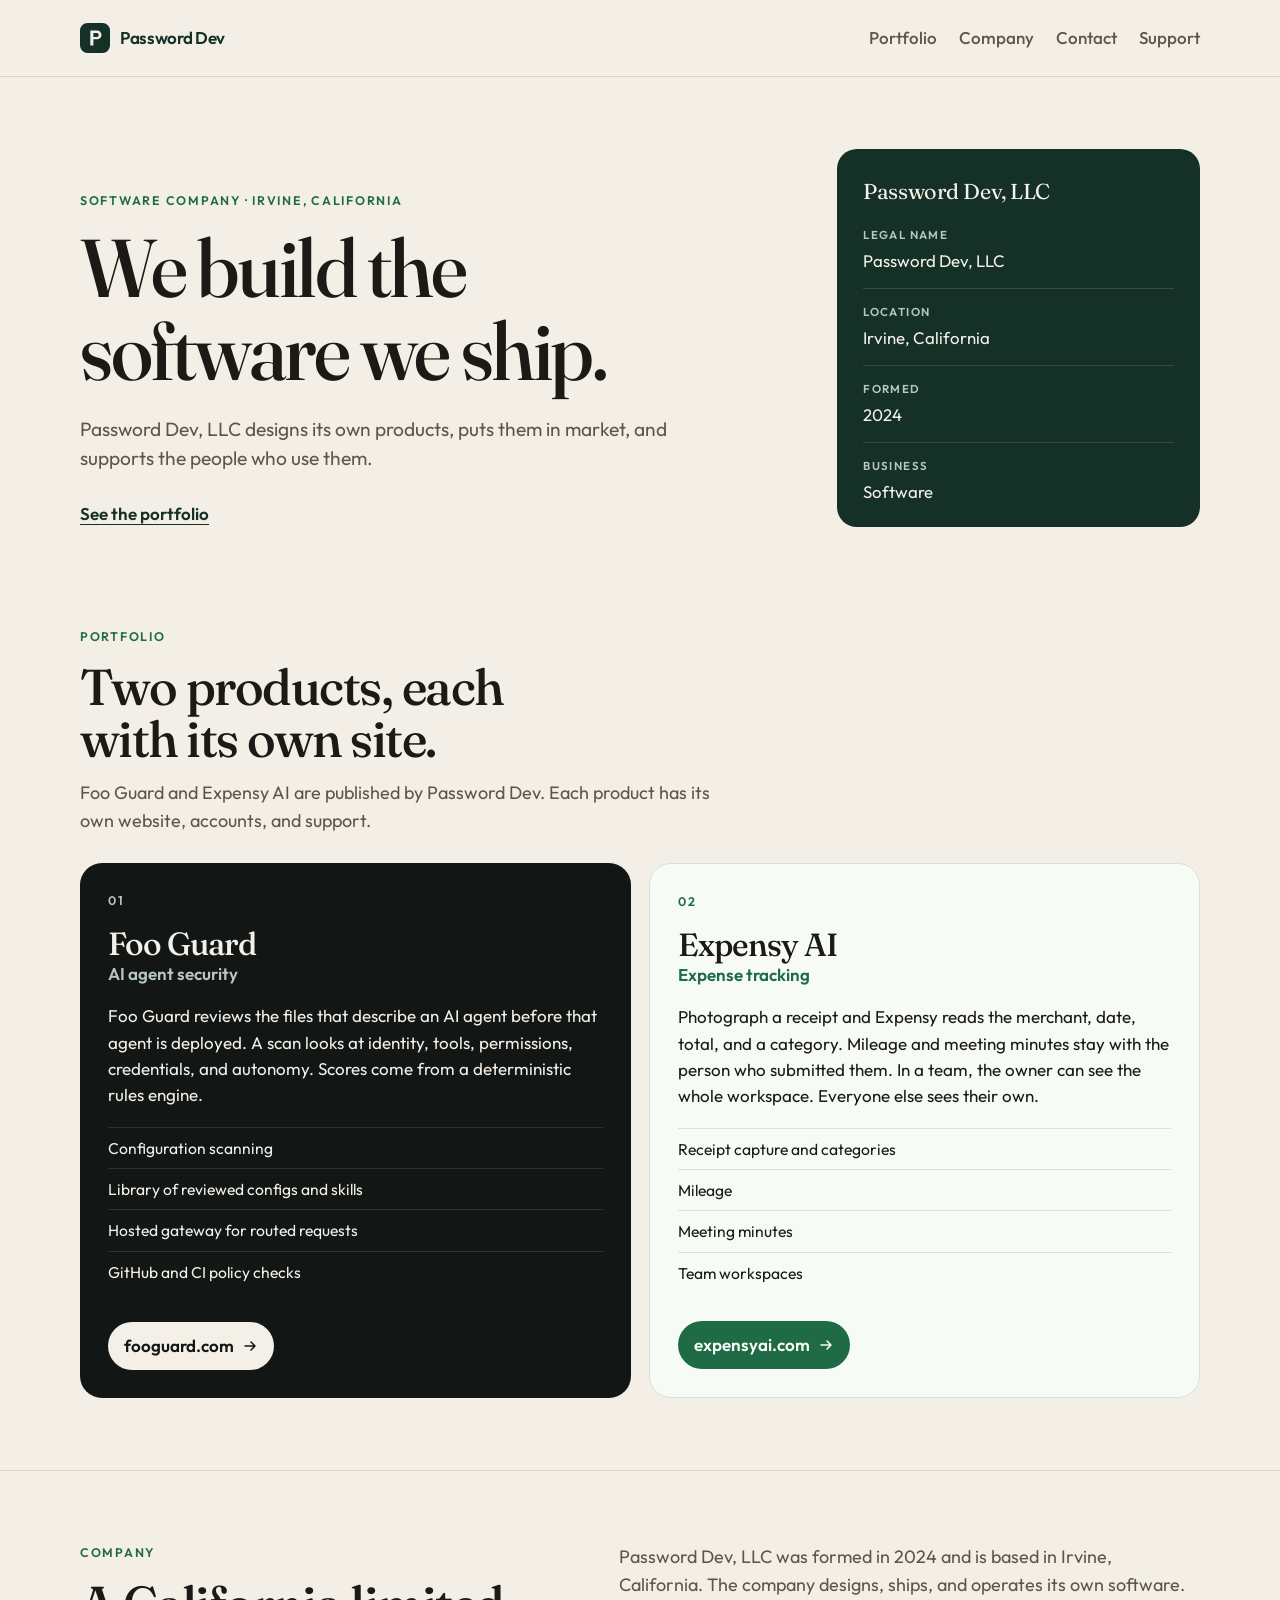
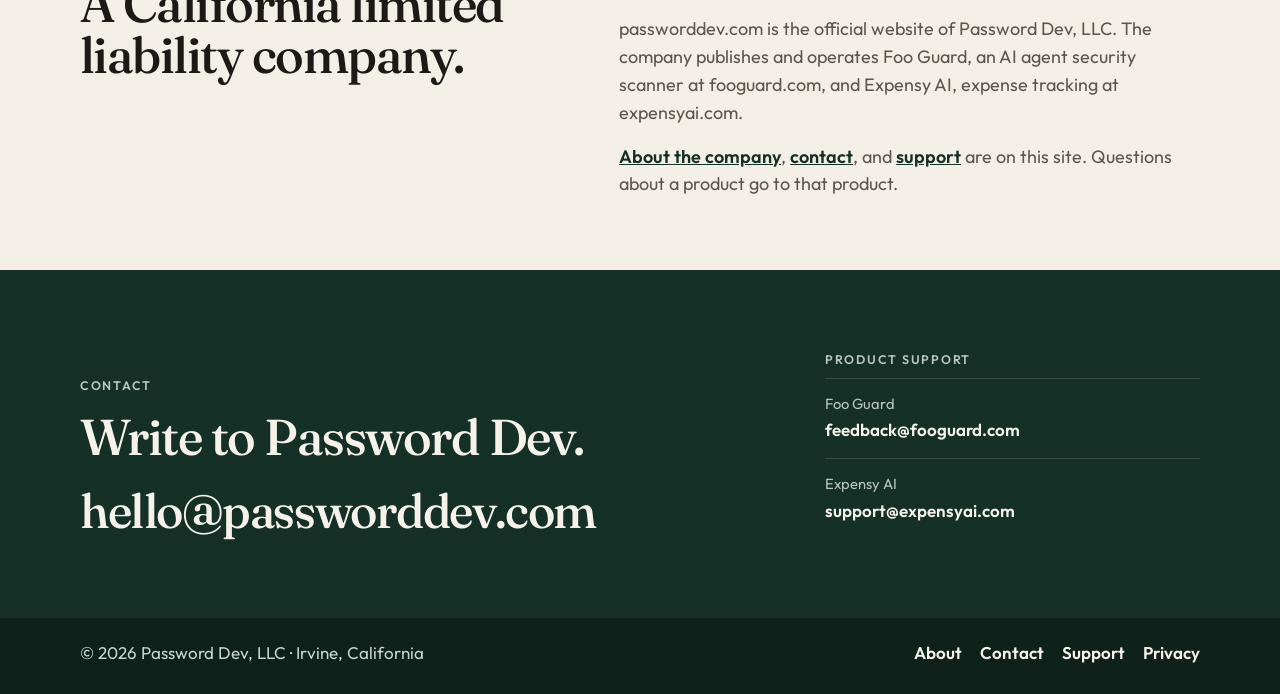
==== index.html @ 4e32e8a2 "List Irvine as the company location. The public site should show Irvine, California instead of Tusti" ====
<!DOCTYPE html>
<html lang="en">
  <head>
    <meta charset="utf-8" />
    <meta name="viewport" content="width=device-width, initial-scale=1" />
    <title>Password Dev, LLC — Software company</title>
    <meta
      name="description"
      content="Password Dev, LLC is a software company in Irvine, California. We build and operate Foo Guard and Expensy AI."
    />
    <link rel="canonical" href="https://passworddev.com/" />
    <meta name="theme-color" content="#143027" />
    <meta property="og:title" content="Password Dev, LLC" />
    <meta
      property="og:description"
      content="Password Dev, LLC is a software company in Irvine, California. Products include Foo Guard and Expensy AI."
    />
    <meta property="og:url" content="https://passworddev.com/" />
    <meta property="og:type" content="website" />
    <link rel="icon" href="favicon.svg" type="image/svg+xml" />
    <link rel="preconnect" href="https://fonts.googleapis.com" />
    <link rel="preconnect" href="https://fonts.gstatic.com" crossorigin />
    <link
      href="https://fonts.googleapis.com/css2?family=Fraunces:opsz,wght@9..144,500;9..144,600&family=Outfit:wght@400;500;600&display=swap"
      rel="stylesheet"
    />
    <link rel="stylesheet" href="styles.css" />
    <script type="application/ld+json">
      {
        "@context": "https://schema.org",
        "@type": "Organization",
        "name": "Password Dev, LLC",
        "alternateName": "Password Dev",
        "url": "https://passworddev.com/",
        "logo": "https://passworddev.com/favicon.svg",
        "email": "hello@passworddev.com",
        "foundingDate": "2024-01-05",
        "description": "Password Dev, LLC is a software company in Irvine, California. It builds and operates Foo Guard and Expensy AI.",
        "address": {
          "@type": "PostalAddress",
          "addressLocality": "Irvine",
          "addressRegion": "CA",
          "addressCountry": "US"
        },
        "brand": [
          {
            "@type": "Brand",
            "name": "Foo Guard",
            "url": "https://fooguard.com/"
          },
          {
            "@type": "Brand",
            "name": "Expensy AI",
            "url": "https://expensyai.com/"
          }
        ]
      }
    </script>
  </head>
  <body>
    <a class="skip" href="#content">Skip to content</a>
    <header class="site-header">
      <div class="wrap header-inner">
        <a class="brand" href="index.html">
          <svg class="mark" viewBox="0 0 32 32" aria-hidden="true">
            <rect width="32" height="32" rx="8" fill="currentColor" />
            <path
              fill="#f3efe6"
              fill-rule="evenodd"
              d="M11 8H18.2A4.7 4.7 0 0 1 18.2 17.4H14.3V24H11ZM14.3 10.7H17.9A2.1 2.1 0 0 1 17.9 14.9H14.3Z"
            />
          </svg>
          <span>Password Dev</span>
        </a>
        <nav class="nav" aria-label="Primary">
          <a href="index.html#products">Portfolio</a>
          <a href="about.html">Company</a>
          <a href="contact.html">Contact</a>
          <a href="support.html">Support</a>
        </nav>
      </div>
    </header>

    <main id="content">
      <section class="hero">
        <div class="wrap hero-grid">
          <div>
            <p class="kicker">Software company · Irvine, California</p>
            <h1>We build the software we ship.</h1>
            <p class="lede">
              Password Dev, LLC designs its own products, puts them in market,
              and supports the people who use them.
            </p>
            <a class="text-link" href="#products">See the portfolio</a>
          </div>
          <aside class="identity" aria-label="Company details">
            <p class="identity-label">Password Dev, LLC</p>
            <dl>
              <div>
                <dt>Legal name</dt>
                <dd>Password Dev, LLC</dd>
              </div>
              <div>
                <dt>Location</dt>
                <dd>Irvine, California</dd>
              </div>
              <div>
                <dt>Formed</dt>
                <dd>2024</dd>
              </div>
              <div>
                <dt>Business</dt>
                <dd>Software</dd>
              </div>
            </dl>
          </aside>
        </div>
      </section>

      <section id="products" class="band">
        <div class="wrap">
          <div class="section-intro">
            <p class="kicker">Portfolio</p>
            <h2>Two products, each with its own site.</h2>
            <p class="section-copy">
              Foo Guard and Expensy AI are published by Password Dev. Each
              product has its own website, accounts, and support.
            </p>
          </div>
          <div class="products">
            <article class="product product-foo">
              <p class="product-index">01</p>
              <h3>Foo Guard</h3>
              <p class="product-kind">AI agent security</p>
              <p>
                Foo Guard reviews the files that describe an AI agent before
                that agent is deployed. A scan looks at identity, tools,
                permissions, credentials, and autonomy. Scores come from a
                deterministic rules engine.
              </p>
              <ul>
                <li>Configuration scanning</li>
                <li>Library of reviewed configs and skills</li>
                <li>Hosted gateway for routed requests</li>
                <li>GitHub and CI policy checks</li>
              </ul>
              <a
                class="product-link"
                href="https://fooguard.com"
                target="_blank"
                rel="noopener noreferrer"
              >
                fooguard.com
                <span class="sr-only">(opens in a new tab)</span>
                <svg viewBox="0 0 16 16" aria-hidden="true">
                  <path
                    d="M3 8h10M9 4l4 4-4 4"
                    fill="none"
                    stroke="currentColor"
                    stroke-width="1.5"
                    stroke-linecap="round"
                    stroke-linejoin="round"
                  />
                </svg>
              </a>
            </article>

            <article class="product product-expensy">
              <p class="product-index">02</p>
              <h3>Expensy AI</h3>
              <p class="product-kind">Expense tracking</p>
              <p>
                Photograph a receipt and Expensy reads the merchant, date,
                total, and a category. Mileage and meeting minutes stay with
                the person who submitted them. In a team, the owner can see
                the whole workspace. Everyone else sees their own.
              </p>
              <ul>
                <li>Receipt capture and categories</li>
                <li>Mileage</li>
                <li>Meeting minutes</li>
                <li>Team workspaces</li>
              </ul>
              <a
                class="product-link"
                href="https://expensyai.com"
                target="_blank"
                rel="noopener noreferrer"
              >
                expensyai.com
                <span class="sr-only">(opens in a new tab)</span>
                <svg viewBox="0 0 16 16" aria-hidden="true">
                  <path
                    d="M3 8h10M9 4l4 4-4 4"
                    fill="none"
                    stroke="currentColor"
                    stroke-width="1.5"
                    stroke-linecap="round"
                    stroke-linejoin="round"
                  />
                </svg>
              </a>
            </article>
          </div>
        </div>
      </section>

      <section id="company" class="band company">
        <div class="wrap company-grid">
          <div>
            <p class="kicker">Company</p>
            <h2>A California limited liability company.</h2>
          </div>
          <div class="prose">
            <p>
              Password Dev, LLC was formed in 2024 and is based in Irvine,
              California. The company designs, ships, and operates its own
              software.
            </p>
            <p>
              passworddev.com is the official website of Password Dev, LLC.
              The company publishes and operates Foo Guard, an AI agent
              security scanner at fooguard.com, and Expensy AI, expense
              tracking at expensyai.com.
            </p>
            <p>
              <a href="about.html">About the company</a>,
              <a href="contact.html">contact</a>, and
              <a href="support.html">support</a> are on this site. Questions
              about a product go to that product.
            </p>
          </div>
        </div>
      </section>

      <section id="contact" class="contact-band">
        <div class="wrap contact-grid">
          <div>
            <p class="kicker kicker-light">Contact</p>
            <h2>Write to Password Dev.</h2>
            <a class="contact-email" href="mailto:hello@passworddev.com"
              >hello@passworddev.com</a
            >
          </div>
          <div>
            <p class="contact-note">Product support</p>
            <ul class="support-list">
              <li>
                <span>Foo Guard</span>
                <a href="mailto:feedback@fooguard.com">feedback@fooguard.com</a>
              </li>
              <li>
                <span>Expensy AI</span>
                <a href="mailto:support@expensyai.com">support@expensyai.com</a>
              </li>
            </ul>
          </div>
        </div>
      </section>
    </main>

    <footer class="site-footer">
      <div class="wrap footer-inner">
        <p>© 2026 Password Dev, LLC · Irvine, California</p>
        <nav class="footer-links" aria-label="Footer">
          <a href="about.html">About</a>
          <a href="contact.html">Contact</a>
          <a href="support.html">Support</a>
          <a href="privacy.html">Privacy</a>
        </nav>
      </div>
    </footer>
  </body>
</html>
---- styles.css ----
:root {
  --bg: #f3efe6;
  --ink: #1c1916;
  --muted: #5c564e;
  --line: #ddd6c8;
  --paper: #faf7f1;
  --forest: #143027;
  --forest-deep: #0e221b;
  --moss: #1f6b45;
  --serif: "Fraunces", "Iowan Old Style", Palatino, Georgia, serif;
  --sans: "Outfit", "Avenir Next", "Segoe UI", sans-serif;
  --wrap: min(1120px, calc(100% - 40px));
}

*,
*::before,
*::after {
  box-sizing: border-box;
}

html {
  scroll-behavior: smooth;
}

body {
  margin: 0;
  min-height: 100vh;
  display: flex;
  flex-direction: column;
  background: var(--bg);
  color: var(--ink);
  font-family: var(--sans);
  font-size: 1.0625rem;
  line-height: 1.55;
  text-rendering: optimizeLegibility;
  -webkit-font-smoothing: antialiased;
}

main {
  flex: 1 0 auto;
}

::selection {
  background: #c9ddd2;
  color: #10241c;
}

:focus-visible {
  outline: 2px solid var(--moss);
  outline-offset: 3px;
}

.skip {
  position: absolute;
  left: 16px;
  top: -48px;
  background: var(--paper);
  color: var(--ink);
  padding: 8px 12px;
  border-radius: 8px;
  z-index: 10;
}

.skip:focus {
  top: 12px;
}

.sr-only {
  position: absolute;
  width: 1px;
  height: 1px;
  padding: 0;
  margin: -1px;
  overflow: hidden;
  clip: rect(0, 0, 0, 0);
  white-space: nowrap;
  border: 0;
}

.wrap {
  width: var(--wrap);
  margin-inline: auto;
}

a {
  color: inherit;
}

.site-header {
  border-bottom: 1px solid var(--line);
}

.header-inner {
  display: flex;
  flex-wrap: wrap;
  align-items: center;
  justify-content: space-between;
  gap: 12px 28px;
  min-height: 76px;
  padding: 16px 0;
}

.brand {
  display: inline-flex;
  align-items: center;
  gap: 10px;
  color: var(--forest);
  font-weight: 600;
  letter-spacing: -0.02em;
  text-decoration: none;
}

.mark {
  width: 30px;
  height: 30px;
  display: block;
  flex: none;
}

.nav {
  display: flex;
  flex-wrap: wrap;
  gap: 8px 22px;
}

.nav a {
  color: var(--muted);
  text-decoration: none;
  font-weight: 500;
}

.nav a:hover {
  color: var(--ink);
}

.hero {
  padding: 72px 0 28px;
}

.hero-grid {
  display: grid;
  grid-template-columns: minmax(0, 1.45fr) minmax(260px, 0.75fr);
  gap: 48px 56px;
  align-items: end;
}

.kicker {
  margin: 0 0 16px;
  color: var(--moss);
  font-size: 0.78rem;
  font-weight: 600;
  letter-spacing: 0.14em;
  text-transform: uppercase;
}

h1,
h2,
h3 {
  font-family: var(--serif);
  font-weight: 500;
  letter-spacing: -0.03em;
  line-height: 1.02;
}

h1 {
  margin: 0;
  font-size: clamp(3.1rem, 6.4vw, 5.6rem);
  max-width: 11ch;
}

h2 {
  margin: 0;
  font-size: clamp(2.1rem, 4vw, 3.15rem);
  max-width: 16ch;
}

h3 {
  margin: 0;
  font-size: 2rem;
}

.lede {
  max-width: 38rem;
  margin: 22px 0 0;
  color: var(--muted);
  font-size: 1.2rem;
  line-height: 1.5;
}

.text-link {
  display: inline-flex;
  margin-top: 28px;
  color: var(--forest);
  font-weight: 600;
  text-underline-offset: 4px;
}

.identity {
  background: var(--forest);
  color: #f6f2e9;
  border-radius: 20px;
  padding: 26px 26px 8px;
}

.identity-label {
  margin: 0 0 18px;
  font-family: var(--serif);
  font-size: 1.35rem;
  letter-spacing: -0.02em;
}

.identity dl {
  margin: 0;
}

.identity div + div {
  border-top: 1px solid rgba(246, 242, 233, 0.14);
}

.identity dt {
  margin-top: 14px;
  color: #b7c7be;
  font-size: 0.72rem;
  font-weight: 600;
  letter-spacing: 0.12em;
  text-transform: uppercase;
}

.identity dd {
  margin: 4px 0 14px;
  font-size: 1.05rem;
}

.band {
  padding: 72px 0;
}

.section-intro {
  max-width: 40rem;
  margin-bottom: 28px;
}

.section-copy {
  margin: 14px 0 0;
  color: var(--muted);
  font-size: 1.125rem;
}

.products {
  display: grid;
  grid-template-columns: 1fr 1fr;
  gap: 18px;
}

.product {
  display: flex;
  flex-direction: column;
  min-height: 100%;
  margin: 0;
  padding: 28px;
  border-radius: 22px;
}

.product p {
  margin: 0;
}

.product-index {
  font-size: 0.78rem;
  font-weight: 600;
  letter-spacing: 0.14em;
}

.product h3 {
  margin-top: 18px;
}

.product-kind {
  margin-top: 8px;
  font-weight: 600;
}

.product > p:nth-of-type(3) {
  margin-top: 16px;
}

.product ul {
  margin: 18px 0 28px;
  padding: 0;
  list-style: none;
}

.product li {
  padding: 8px 0;
  border-top: 1px solid transparent;
  font-size: 0.98rem;
}

.product-link {
  display: inline-flex;
  align-items: center;
  gap: 8px;
  width: fit-content;
  margin-top: auto;
  padding: 11px 16px;
  border-radius: 999px;
  font-weight: 600;
  text-decoration: none;
}

.product-link svg {
  width: 16px;
  height: 16px;
}

.product-foo {
  background: #121614;
  color: #f4f0e7;
}

.product-foo .product-index,
.product-foo .product-kind {
  color: #b7c7be;
}

.product-foo li {
  border-top-color: rgba(244, 240, 231, 0.12);
}

.product-foo .product-link {
  background: #f4f0e7;
  color: #121614;
}

.product-foo .product-link:hover {
  background: #ffffff;
}

.product-expensy {
  background: #f7fbf6;
  color: var(--ink);
  border: 1px solid #d5e4d8;
}

.product-expensy .product-index,
.product-expensy .product-kind {
  color: var(--moss);
}

.product-expensy li {
  border-top-color: #d5e4d8;
}

.product-expensy .product-link {
  background: var(--moss);
  color: #f7fbf6;
}

.product-expensy .product-link:hover {
  background: #185638;
}

.company {
  border-top: 1px solid var(--line);
}

.company-grid {
  display: grid;
  grid-template-columns: minmax(0, 0.9fr) minmax(0, 1.1fr);
  gap: 36px 64px;
  align-items: start;
}

.prose h2 {
  margin: 36px 0 12px;
  max-width: none;
  font-size: clamp(1.8rem, 3vw, 2.4rem);
}

.prose p {
  margin: 0 0 16px;
  color: var(--muted);
  font-size: 1.125rem;
}

.prose p:last-child {
  margin-bottom: 0;
}

.prose a {
  color: var(--forest);
  font-weight: 600;
}

.contact-band {
  background: var(--forest);
  color: #f6f2e9;
  padding: 80px 0;
}

.contact-band :focus-visible {
  outline-color: #f6f2e9;
}

.kicker-light {
  color: #b7c7be;
}

.contact-grid {
  display: grid;
  grid-template-columns: minmax(0, 1.3fr) minmax(240px, 0.7fr);
  gap: 36px 48px;
  align-items: end;
}

.contact-band h2 {
  max-width: none;
}

.contact-email {
  display: inline-block;
  margin-top: 22px;
  color: #f6f2e9;
  font-family: var(--serif);
  font-size: clamp(1.7rem, 4vw, 3rem);
  font-weight: 500;
  letter-spacing: -0.03em;
  line-height: 1.1;
  text-decoration: none;
  overflow-wrap: anywhere;
}

.contact-email:hover {
  text-decoration: underline;
  text-underline-offset: 6px;
}

.contact-note {
  margin: 0 0 8px;
  color: #b7c7be;
  font-size: 0.78rem;
  font-weight: 600;
  letter-spacing: 0.14em;
  text-transform: uppercase;
}

.support-list {
  margin: 0;
  padding: 0;
  list-style: none;
}

.support-list li {
  display: flex;
  flex-direction: column;
  gap: 2px;
  padding: 14px 0;
  border-top: 1px solid rgba(246, 242, 233, 0.14);
}

.support-list span {
  color: #b7c7be;
  font-size: 0.92rem;
}

.support-list a {
  color: #f6f2e9;
  font-weight: 600;
  text-decoration: none;
}

.support-list a:hover {
  text-decoration: underline;
  text-underline-offset: 3px;
}

.site-footer {
  background: var(--forest-deep);
  color: #c9d5ce;
  padding: 22px 0 28px;
}

.footer-inner {
  display: flex;
  flex-wrap: wrap;
  justify-content: space-between;
  gap: 8px 20px;
}

.footer-links {
  display: flex;
  flex-wrap: wrap;
  gap: 8px 18px;
}

.site-footer p {
  margin: 0;
}

.site-footer a {
  color: #f6f2e9;
  font-weight: 600;
  text-decoration: none;
}

.site-footer a:hover {
  text-decoration: underline;
  text-underline-offset: 3px;
}

.page {
  padding: 72px 0 96px;
}

.prose-page {
  max-width: 42rem;
}

.prose-page h1 {
  max-width: none;
  font-size: clamp(3rem, 6vw, 4.6rem);
}

.updated {
  margin: 18px 0 28px;
  color: var(--muted);
}

.facts {
  margin: 8px 0 32px;
  padding: 0;
}

.facts div {
  display: grid;
  grid-template-columns: 8.5rem minmax(0, 1fr);
  gap: 12px 20px;
  padding: 14px 0;
  border-top: 1px solid var(--line);
}

.facts dt {
  margin: 0;
  color: var(--muted);
  font-size: 0.75rem;
  font-weight: 600;
  letter-spacing: 0.1em;
  text-transform: uppercase;
}

.facts dd {
  margin: 0;
}

.page-links {
  display: flex;
  flex-wrap: wrap;
  gap: 10px 18px;
  margin-top: 28px;
}

@media (max-width: 520px) {
  .facts div {
    grid-template-columns: 1fr;
    gap: 4px;
  }
}

#products,
#company,
#contact {
  scroll-margin-top: 20px;
}

@media (max-width: 860px) {
  .nav {
    gap: 14px;
    font-size: 0.95rem;
  }

  .hero {
    padding-top: 48px;
  }

  .hero-grid,
  .products,
  .company-grid,
  .contact-grid {
    grid-template-columns: 1fr;
  }

  h1 {
    max-width: none;
  }

  .band {
    padding: 56px 0;
  }

  .contact-band {
    padding: 64px 0;
  }
}

@media (max-width: 520px) {
  :root {
    --wrap: min(1120px, calc(100% - 32px));
  }

  .product {
    padding: 22px;
  }
}

@media (prefers-reduced-motion: reduce) {
  html {
    scroll-behavior: auto;
  }
}
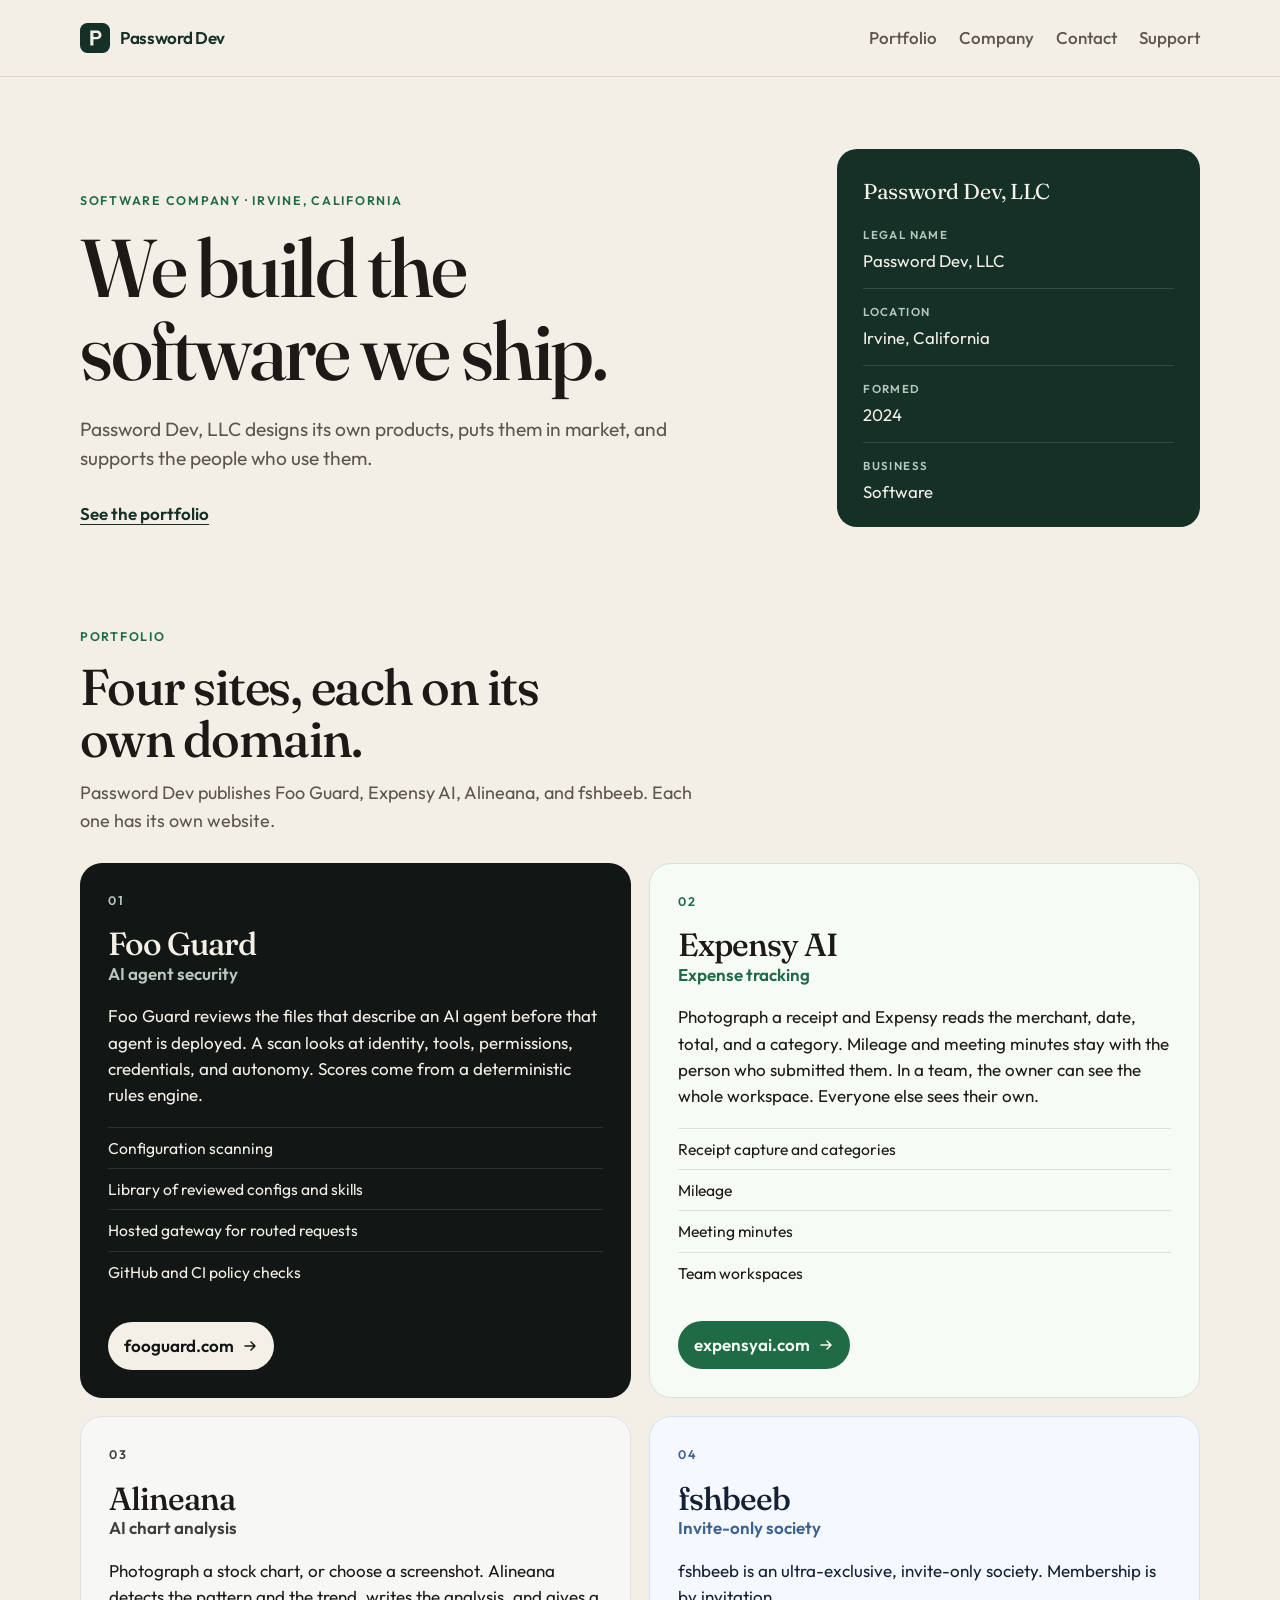
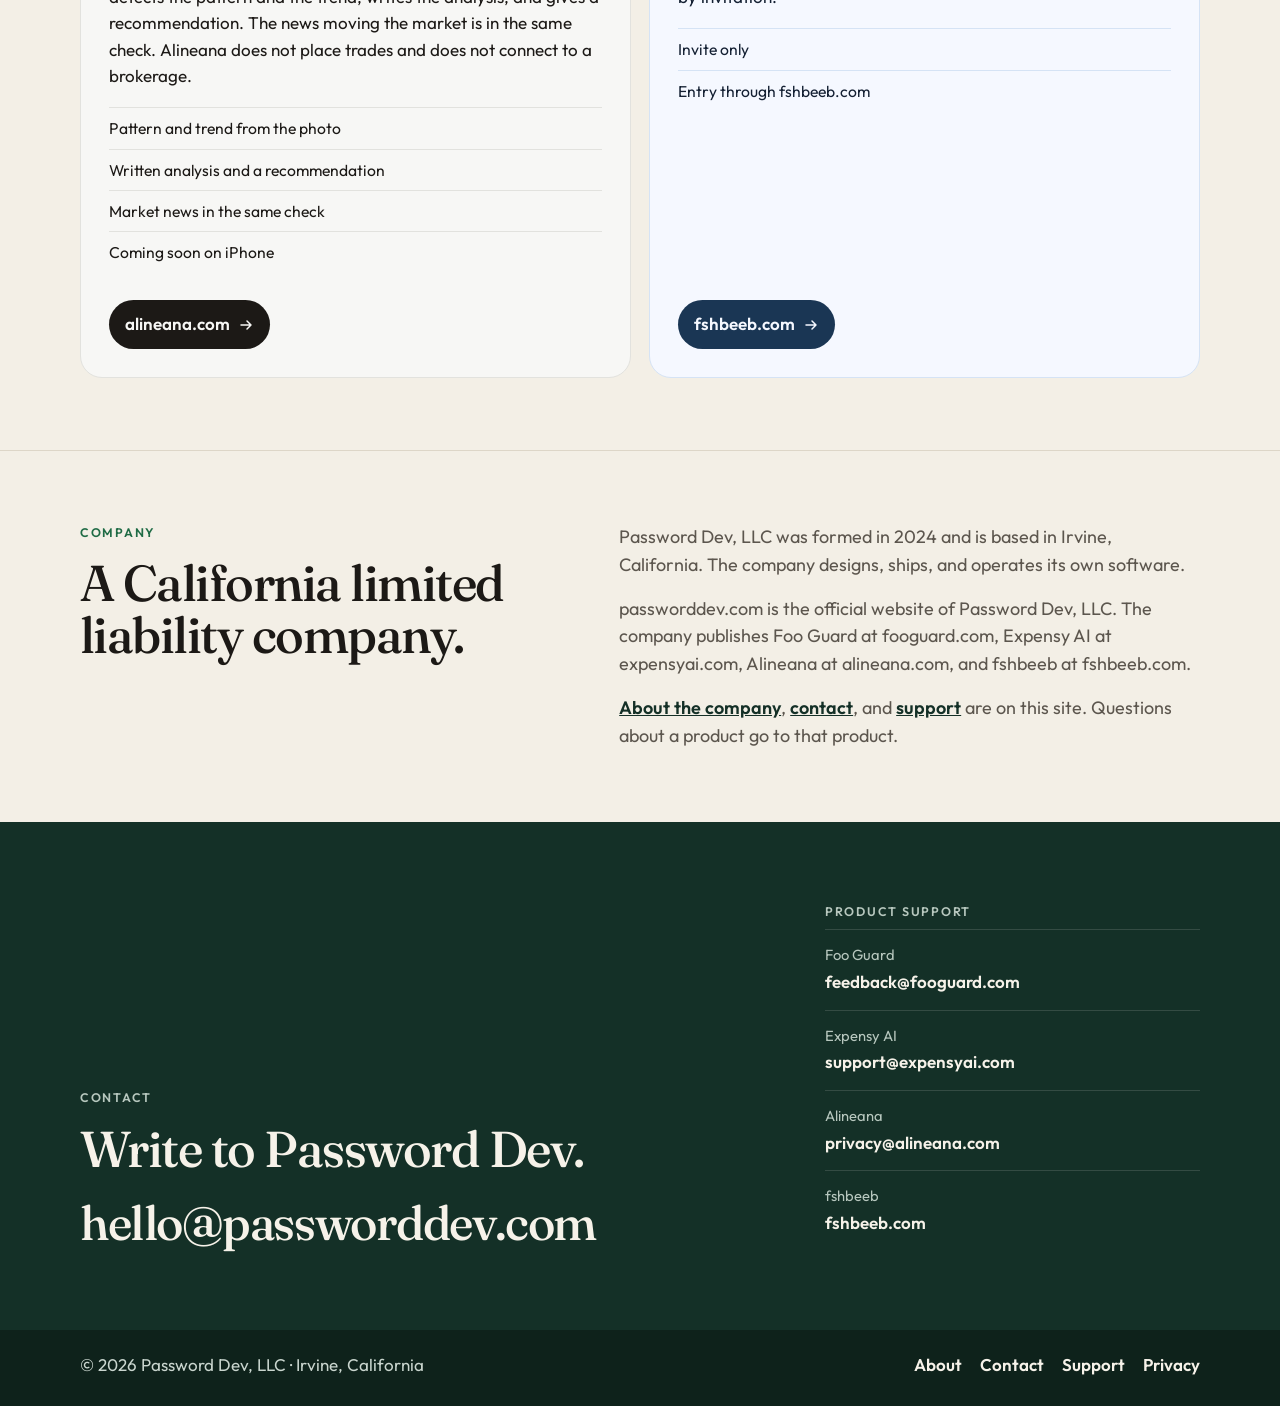
==== commit 8701f971: "Add Alineana and fshbeeb to the portfolio. The company site should list every site Password Dev publ" ====
--- a/index.html
+++ b/index.html
@@ -6,14 +6,14 @@
     <title>Password Dev, LLC — Software company</title>
     <meta
       name="description"
-      content="Password Dev, LLC is a software company in Irvine, California. We build and operate Foo Guard and Expensy AI."
+      content="Password Dev, LLC is a software company in Irvine, California. We publish Foo Guard, Expensy AI, Alineana, and fshbeeb."
     />
     <link rel="canonical" href="https://passworddev.com/" />
     <meta name="theme-color" content="#143027" />
     <meta property="og:title" content="Password Dev, LLC" />
     <meta
       property="og:description"
-      content="Password Dev, LLC is a software company in Irvine, California. Products include Foo Guard and Expensy AI."
+      content="Password Dev, LLC is a software company in Irvine, California. The portfolio includes Foo Guard, Expensy AI, Alineana, and fshbeeb."
     />
     <meta property="og:url" content="https://passworddev.com/" />
     <meta property="og:type" content="website" />
@@ -35,7 +35,7 @@
         "logo": "https://passworddev.com/favicon.svg",
         "email": "hello@passworddev.com",
         "foundingDate": "2024-01-05",
-        "description": "Password Dev, LLC is a software company in Irvine, California. It builds and operates Foo Guard and Expensy AI.",
+        "description": "Password Dev, LLC is a software company in Irvine, California. It publishes Foo Guard, Expensy AI, Alineana, and fshbeeb.",
         "address": {
           "@type": "PostalAddress",
           "addressLocality": "Irvine",
@@ -52,6 +52,16 @@
             "@type": "Brand",
             "name": "Expensy AI",
             "url": "https://expensyai.com/"
+          },
+          {
+            "@type": "Brand",
+            "name": "Alineana",
+            "url": "https://alineana.com/"
+          },
+          {
+            "@type": "Brand",
+            "name": "fshbeeb",
+            "url": "https://fshbeeb.com/"
           }
         ]
       }
@@ -121,10 +131,10 @@
         <div class="wrap">
           <div class="section-intro">
             <p class="kicker">Portfolio</p>
-            <h2>Two products, each with its own site.</h2>
+            <h2>Four sites, each on its own domain.</h2>
             <p class="section-copy">
-              Foo Guard and Expensy AI are published by Password Dev. Each
-              product has its own website, accounts, and support.
+              Password Dev publishes Foo Guard, Expensy AI, Alineana, and
+              fshbeeb. Each one has its own website.
             </p>
           </div>
           <div class="products">
@@ -201,6 +211,77 @@
                 </svg>
               </a>
             </article>
+
+            <article class="product product-alineana">
+              <p class="product-index">03</p>
+              <h3>Alineana</h3>
+              <p class="product-kind">AI chart analysis</p>
+              <p>
+                Photograph a stock chart, or choose a screenshot. Alineana
+                detects the pattern and the trend, writes the analysis, and
+                gives a recommendation. The news moving the market is in the
+                same check. Alineana does not place trades and does not
+                connect to a brokerage.
+              </p>
+              <ul>
+                <li>Pattern and trend from the photo</li>
+                <li>Written analysis and a recommendation</li>
+                <li>Market news in the same check</li>
+                <li>Coming soon on iPhone</li>
+              </ul>
+              <a
+                class="product-link"
+                href="https://alineana.com"
+                target="_blank"
+                rel="noopener noreferrer"
+              >
+                alineana.com
+                <span class="sr-only">(opens in a new tab)</span>
+                <svg viewBox="0 0 16 16" aria-hidden="true">
+                  <path
+                    d="M3 8h10M9 4l4 4-4 4"
+                    fill="none"
+                    stroke="currentColor"
+                    stroke-width="1.5"
+                    stroke-linecap="round"
+                    stroke-linejoin="round"
+                  />
+                </svg>
+              </a>
+            </article>
+
+            <article class="product product-fshbeeb">
+              <p class="product-index">04</p>
+              <h3>fshbeeb</h3>
+              <p class="product-kind">Invite-only society</p>
+              <p>
+                fshbeeb is an ultra-exclusive, invite-only society. Membership
+                is by invitation.
+              </p>
+              <ul>
+                <li>Invite only</li>
+                <li>Entry through fshbeeb.com</li>
+              </ul>
+              <a
+                class="product-link"
+                href="https://fshbeeb.com"
+                target="_blank"
+                rel="noopener noreferrer"
+              >
+                fshbeeb.com
+                <span class="sr-only">(opens in a new tab)</span>
+                <svg viewBox="0 0 16 16" aria-hidden="true">
+                  <path
+                    d="M3 8h10M9 4l4 4-4 4"
+                    fill="none"
+                    stroke="currentColor"
+                    stroke-width="1.5"
+                    stroke-linecap="round"
+                    stroke-linejoin="round"
+                  />
+                </svg>
+              </a>
+            </article>
           </div>
         </div>
       </section>
@@ -219,9 +300,9 @@
             </p>
             <p>
               passworddev.com is the official website of Password Dev, LLC.
-              The company publishes and operates Foo Guard, an AI agent
-              security scanner at fooguard.com, and Expensy AI, expense
-              tracking at expensyai.com.
+              The company publishes Foo Guard at fooguard.com, Expensy AI at
+              expensyai.com, Alineana at alineana.com, and fshbeeb at
+              fshbeeb.com.
             </p>
             <p>
               <a href="about.html">About the company</a>,
@@ -252,6 +333,14 @@
               <li>
                 <span>Expensy AI</span>
                 <a href="mailto:support@expensyai.com">support@expensyai.com</a>
+              </li>
+              <li>
+                <span>Alineana</span>
+                <a href="mailto:privacy@alineana.com">privacy@alineana.com</a>
+              </li>
+              <li>
+                <span>fshbeeb</span>
+                <a href="https://fshbeeb.com">fshbeeb.com</a>
               </li>
             </ul>
           </div>
--- a/styles.css
+++ b/styles.css
@@ -360,6 +360,54 @@
   background: #185638;
 }
 
+.product-alineana {
+  background: #f7f7f5;
+  color: var(--ink);
+  border: 1px solid #e2e2de;
+}
+
+.product-alineana .product-index,
+.product-alineana .product-kind {
+  color: #3f3f3a;
+}
+
+.product-alineana li {
+  border-top-color: #e2e2de;
+}
+
+.product-alineana .product-link {
+  background: #1c1916;
+  color: #f7f7f5;
+}
+
+.product-alineana .product-link:hover {
+  background: #000000;
+}
+
+.product-fshbeeb {
+  background: #f5f8ff;
+  color: #142033;
+  border: 1px solid #d5e3f5;
+}
+
+.product-fshbeeb .product-index,
+.product-fshbeeb .product-kind {
+  color: #3d628f;
+}
+
+.product-fshbeeb li {
+  border-top-color: #d5e3f5;
+}
+
+.product-fshbeeb .product-link {
+  background: #1a3654;
+  color: #f5f8ff;
+}
+
+.product-fshbeeb .product-link:hover {
+  background: #10263d;
+}
+
 .company {
   border-top: 1px solid var(--line);
 }
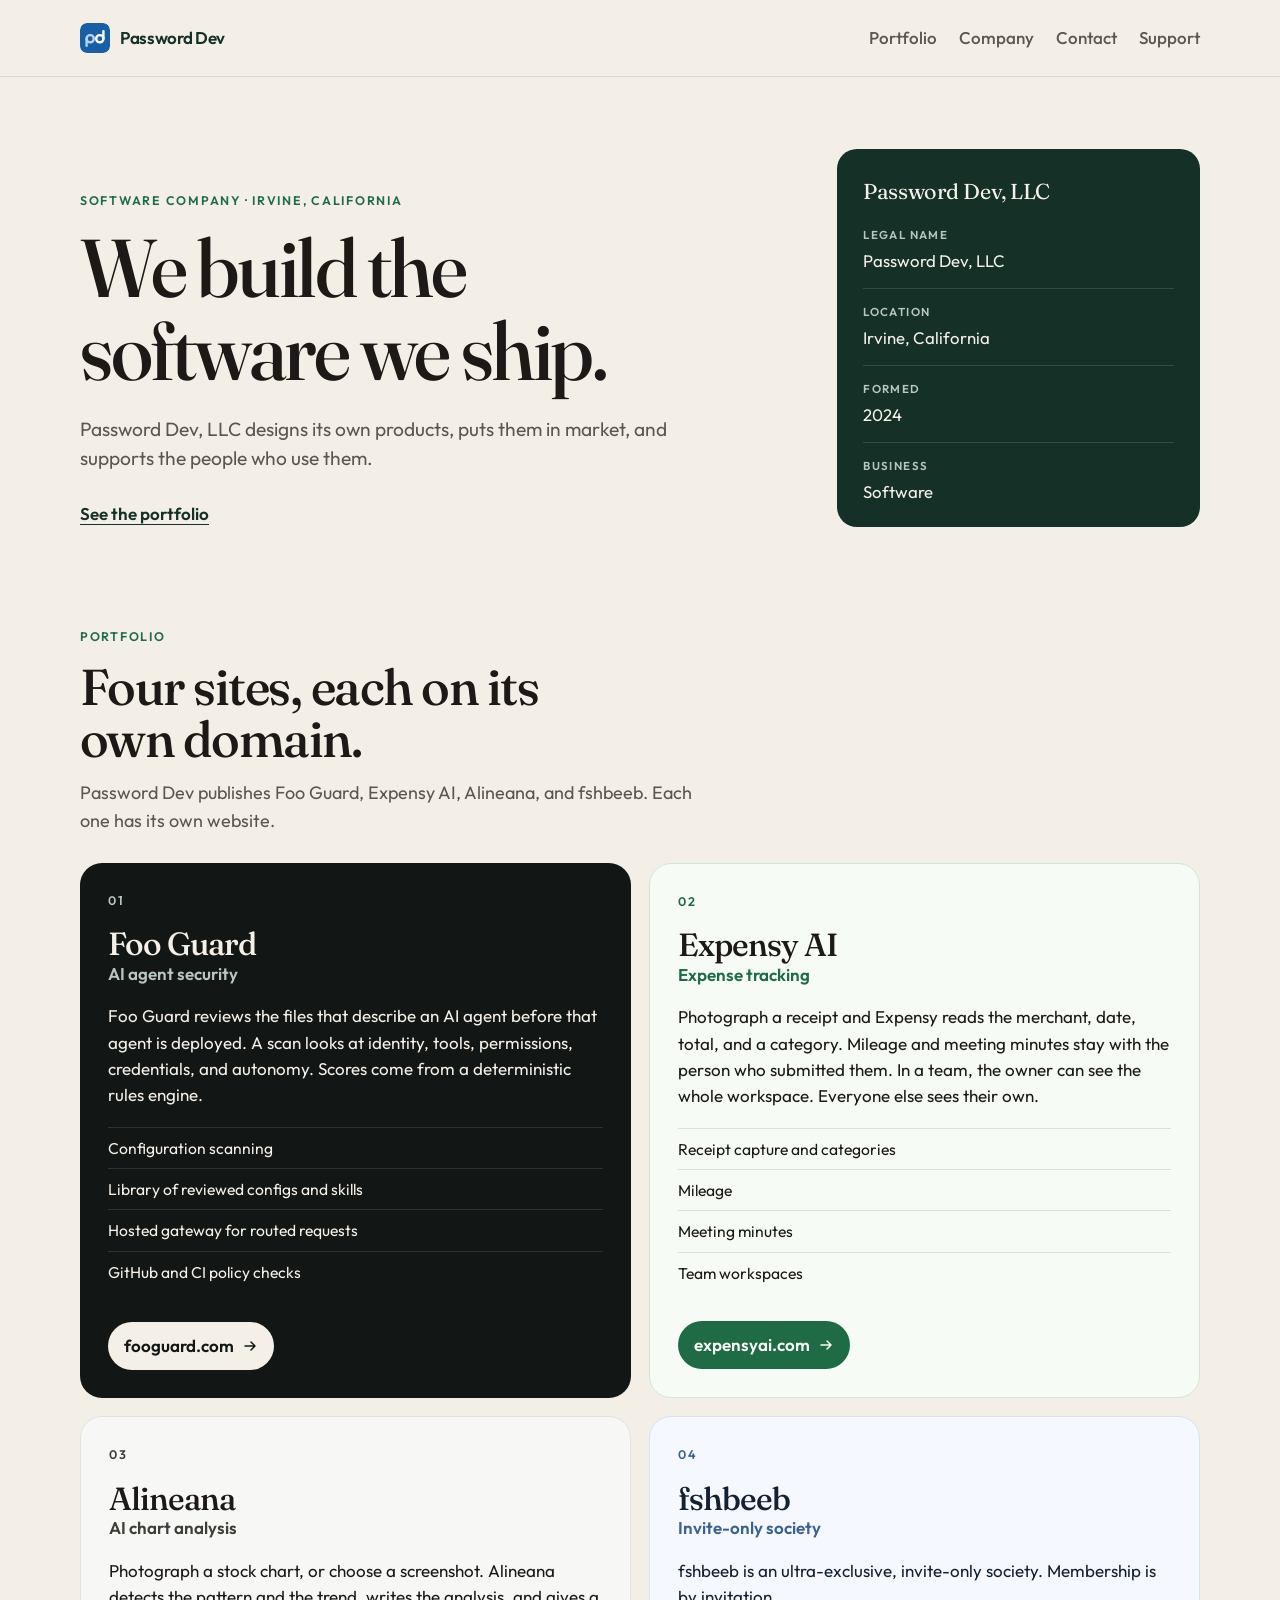
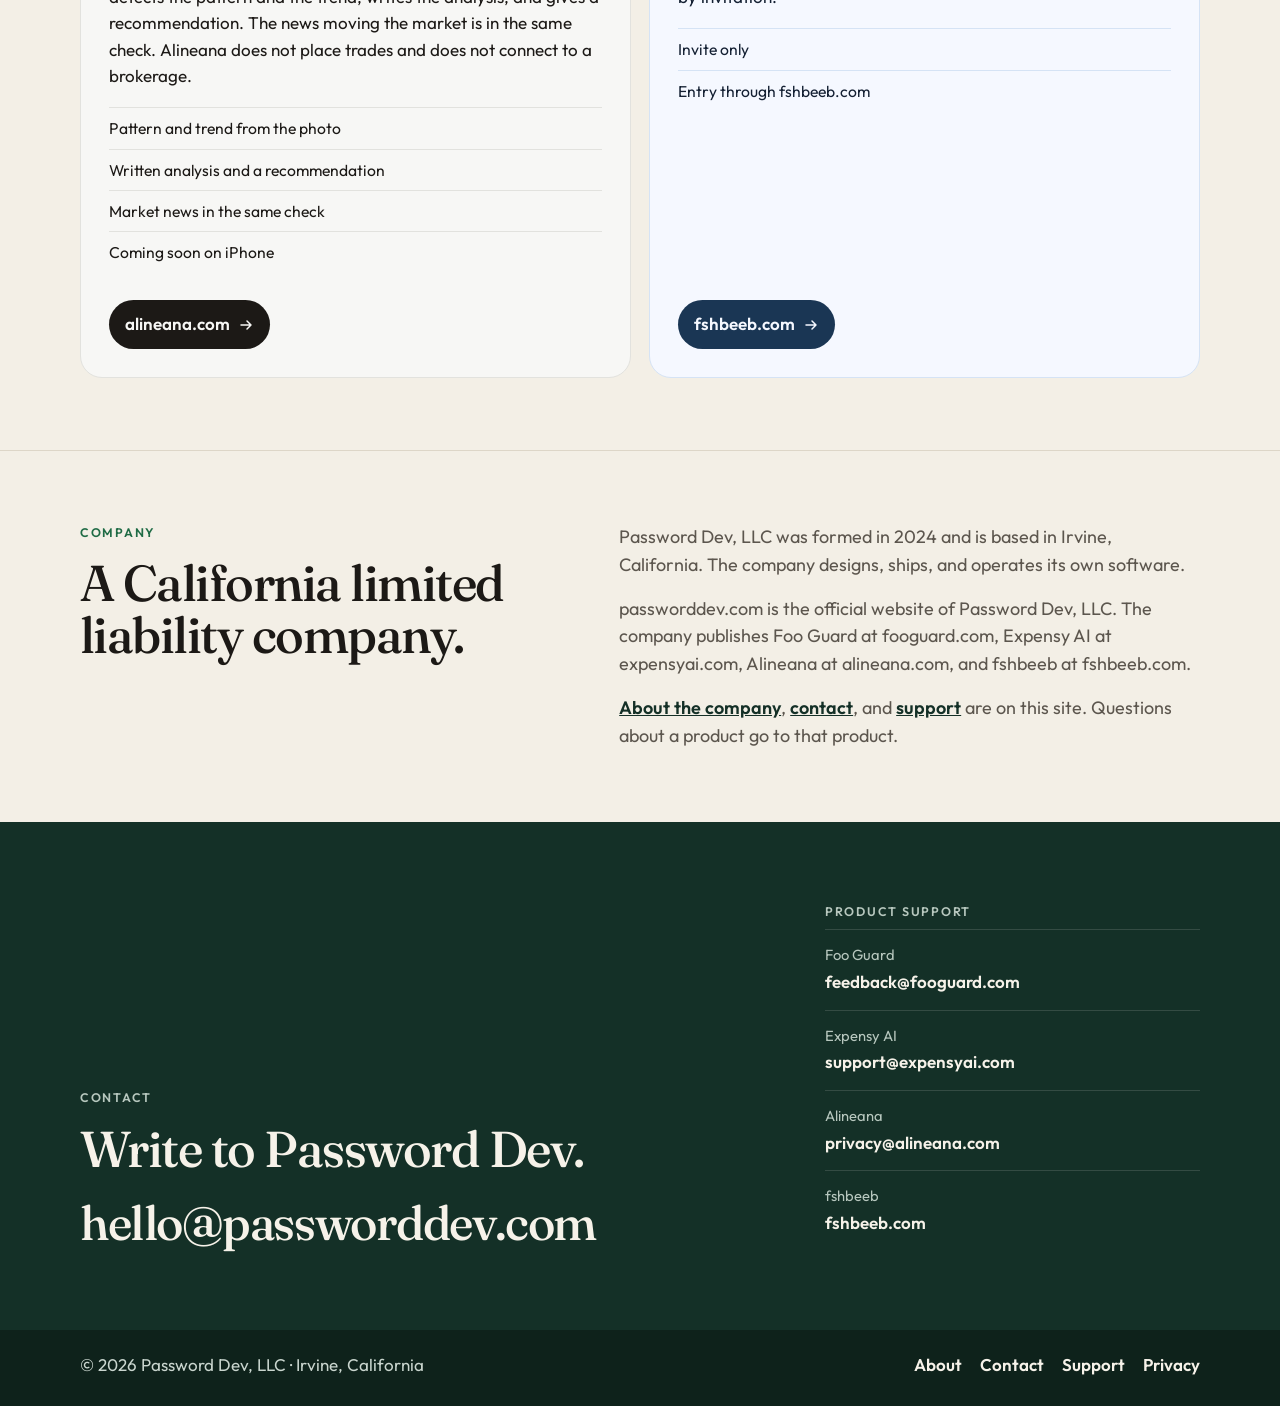
==== commit 2e84c8ed: "Use the Password Dev icon set for the favicon and header. Browsers, home screens, and the site mark " ====
--- a/index.html
+++ b/index.html
@@ -17,7 +17,13 @@
     />
     <meta property="og:url" content="https://passworddev.com/" />
     <meta property="og:type" content="website" />
-    <link rel="icon" href="favicon.svg" type="image/svg+xml" />
+    <meta property="og:image" content="https://passworddev.com/password-dev-icon-512.png" />
+    <link rel="icon" href="favicon.ico" sizes="any" />
+    <link rel="icon" href="password-dev-icon.svg" type="image/svg+xml" />
+    <link rel="icon" type="image/png" sizes="32x32" href="password-dev-icon-32.png" />
+    <link rel="icon" type="image/png" sizes="64x64" href="password-dev-icon-64.png" />
+    <link rel="apple-touch-icon" sizes="180x180" href="password-dev-icon-180.png" />
+    <link rel="manifest" href="site.webmanifest" />
     <link rel="preconnect" href="https://fonts.googleapis.com" />
     <link rel="preconnect" href="https://fonts.gstatic.com" crossorigin />
     <link
@@ -32,7 +38,7 @@
         "name": "Password Dev, LLC",
         "alternateName": "Password Dev",
         "url": "https://passworddev.com/",
-        "logo": "https://passworddev.com/favicon.svg",
+        "logo": "https://passworddev.com/password-dev-icon-512.png",
         "email": "hello@passworddev.com",
         "foundingDate": "2024-01-05",
         "description": "Password Dev, LLC is a software company in Irvine, California. It publishes Foo Guard, Expensy AI, Alineana, and fshbeeb.",
@@ -72,14 +78,13 @@
     <header class="site-header">
       <div class="wrap header-inner">
         <a class="brand" href="index.html">
-          <svg class="mark" viewBox="0 0 32 32" aria-hidden="true">
-            <rect width="32" height="32" rx="8" fill="currentColor" />
-            <path
-              fill="#f3efe6"
-              fill-rule="evenodd"
-              d="M11 8H18.2A4.7 4.7 0 0 1 18.2 17.4H14.3V24H11ZM14.3 10.7H17.9A2.1 2.1 0 0 1 17.9 14.9H14.3Z"
-            />
-          </svg>
+          <img
+            class="mark"
+            src="password-dev-icon.svg"
+            alt=""
+            width="30"
+            height="30"
+          />
           <span>Password Dev</span>
         </a>
         <nav class="nav" aria-label="Primary">
--- a/styles.css
+++ b/styles.css
@@ -115,6 +115,7 @@
   height: 30px;
   display: block;
   flex: none;
+  border-radius: 7px;
 }
 
 .nav {
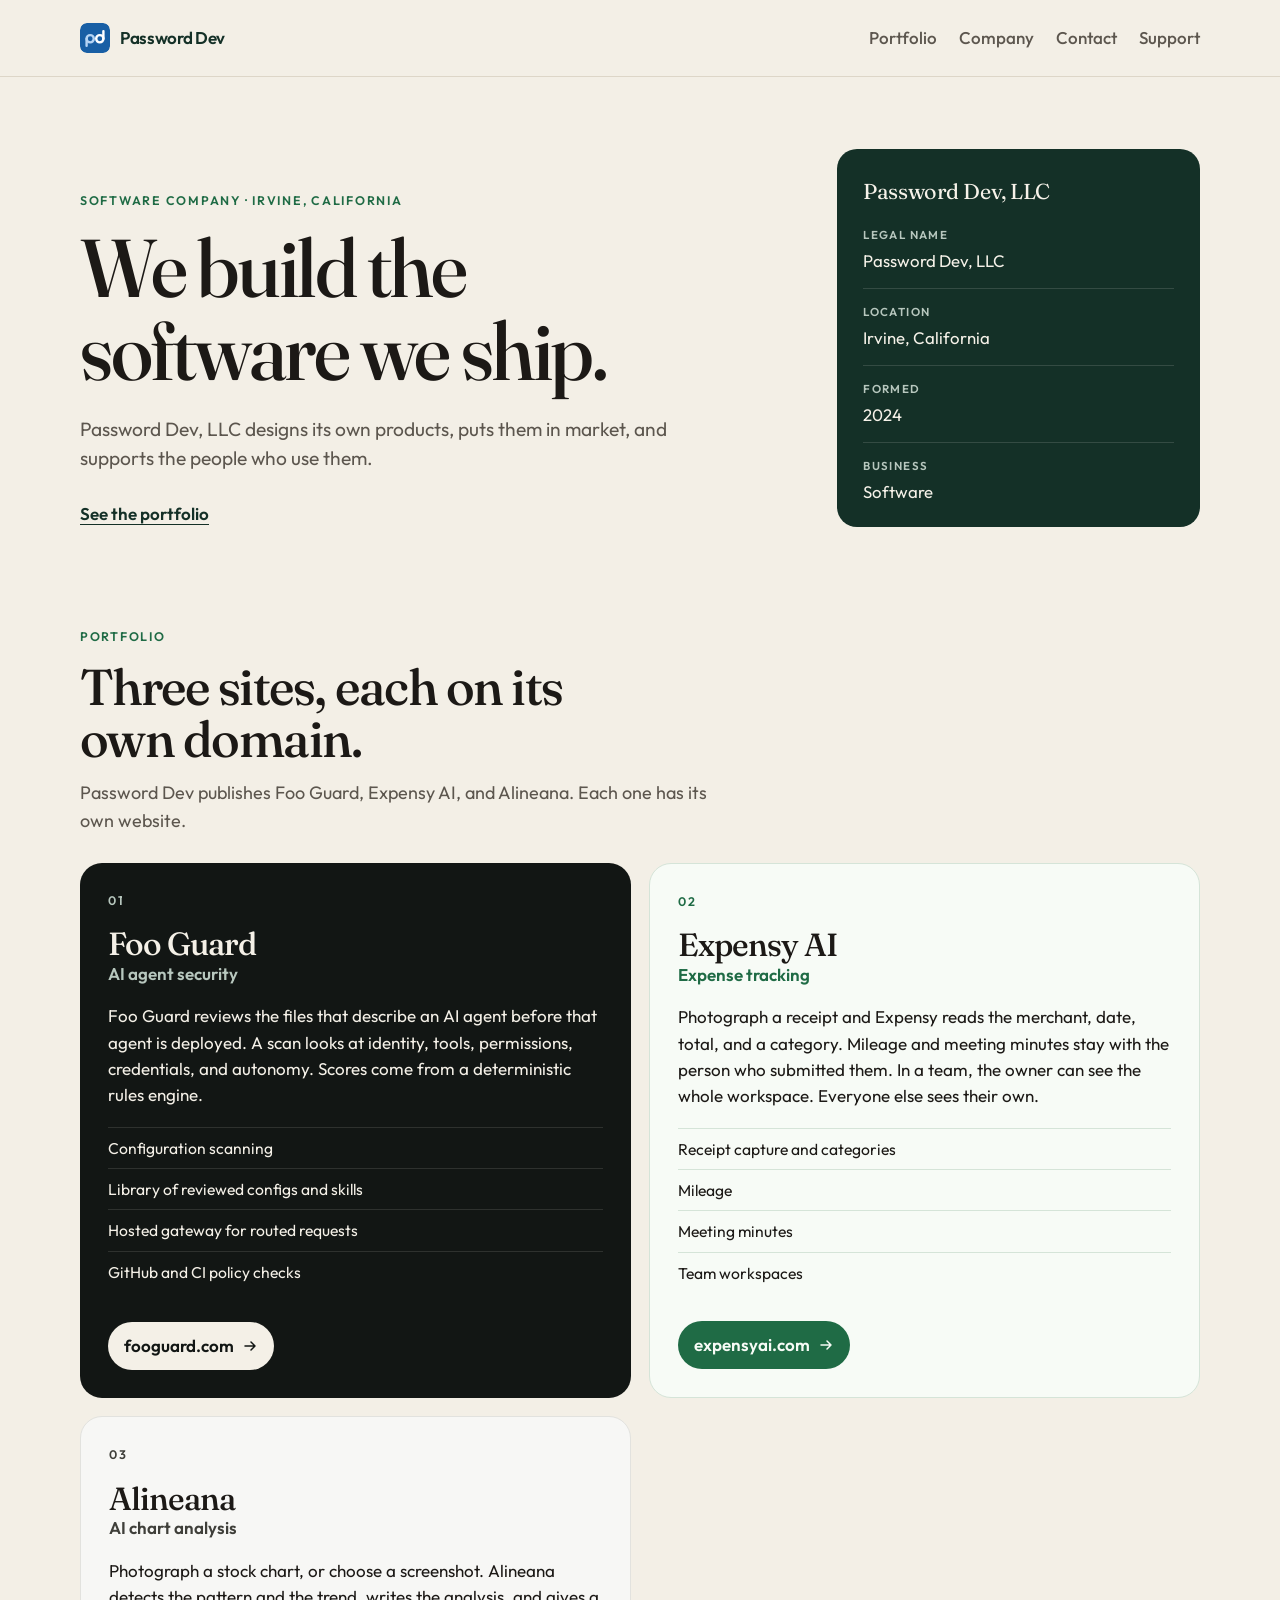
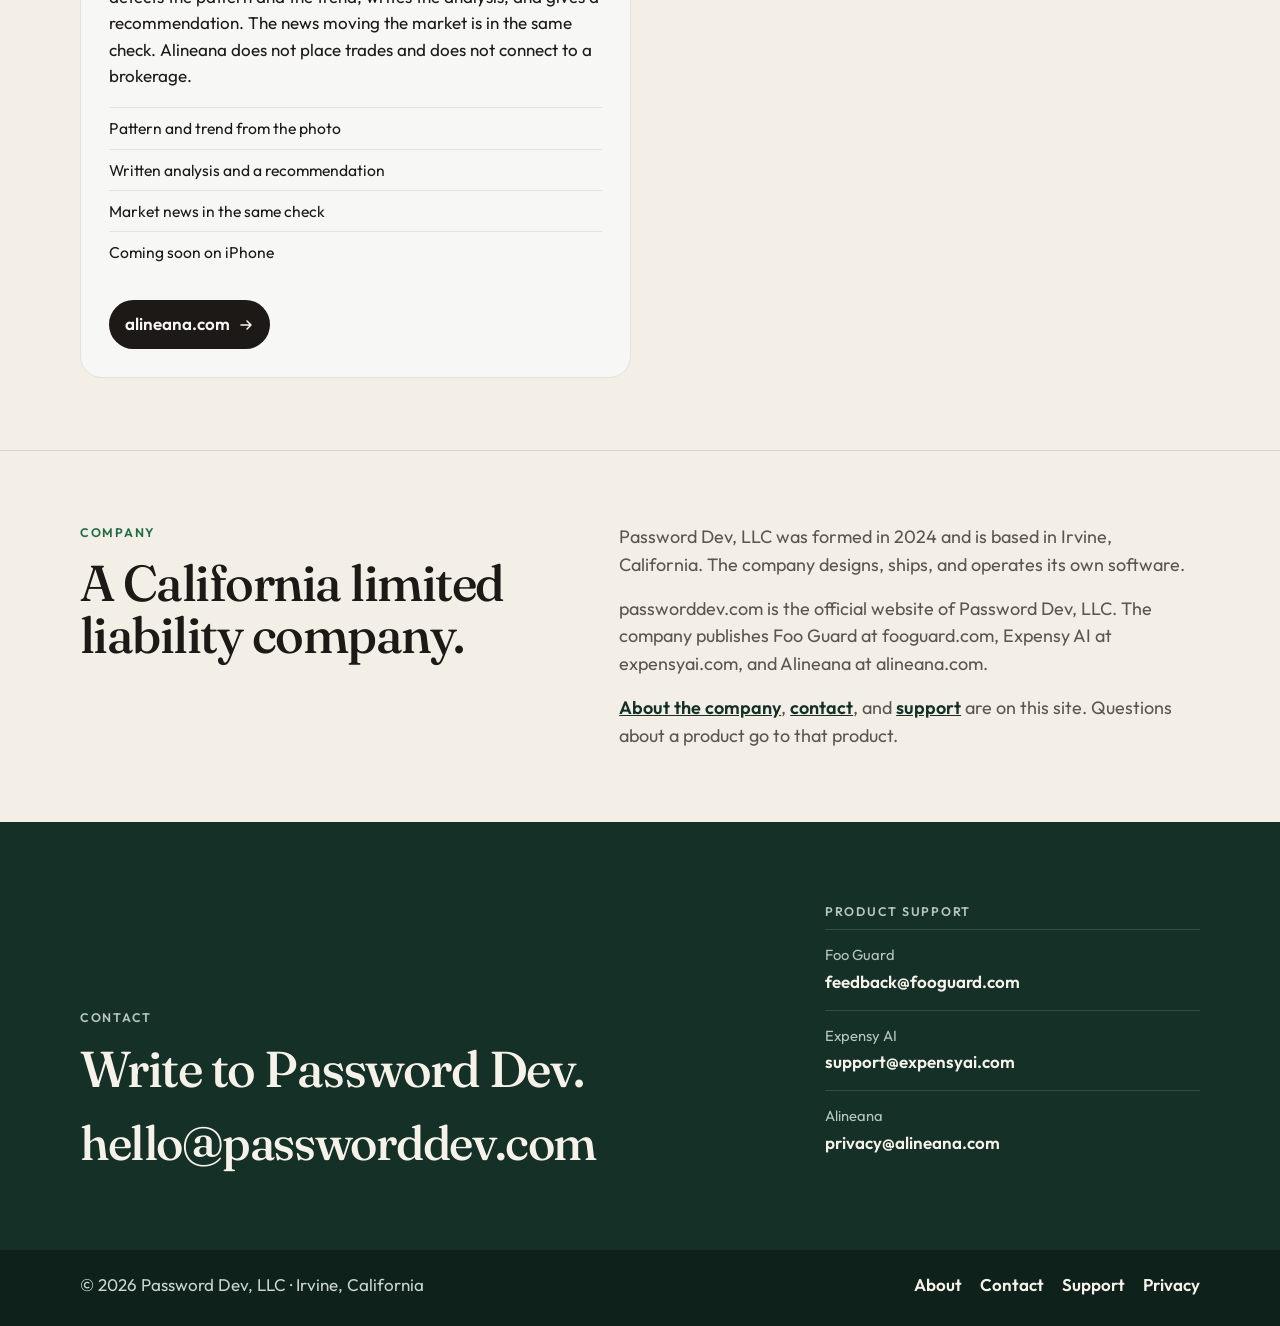
==== commit 7dae52e0: "Remove fshbeeb from the public company site. The portfolio now lists only Foo Guard, Expensy AI, and" ====
--- a/index.html
+++ b/index.html
@@ -6,14 +6,14 @@
     <title>Password Dev, LLC — Software company</title>
     <meta
       name="description"
-      content="Password Dev, LLC is a software company in Irvine, California. We publish Foo Guard, Expensy AI, Alineana, and fshbeeb."
+      content="Password Dev, LLC is a software company in Irvine, California. We publish Foo Guard, Expensy AI, and Alineana."
     />
     <link rel="canonical" href="https://passworddev.com/" />
     <meta name="theme-color" content="#143027" />
     <meta property="og:title" content="Password Dev, LLC" />
     <meta
       property="og:description"
-      content="Password Dev, LLC is a software company in Irvine, California. The portfolio includes Foo Guard, Expensy AI, Alineana, and fshbeeb."
+      content="Password Dev, LLC is a software company in Irvine, California. The portfolio includes Foo Guard, Expensy AI, and Alineana."
     />
     <meta property="og:url" content="https://passworddev.com/" />
     <meta property="og:type" content="website" />
@@ -41,7 +41,7 @@
         "logo": "https://passworddev.com/password-dev-icon-512.png",
         "email": "hello@passworddev.com",
         "foundingDate": "2024-01-05",
-        "description": "Password Dev, LLC is a software company in Irvine, California. It publishes Foo Guard, Expensy AI, Alineana, and fshbeeb.",
+        "description": "Password Dev, LLC is a software company in Irvine, California. It publishes Foo Guard, Expensy AI, and Alineana.",
         "address": {
           "@type": "PostalAddress",
           "addressLocality": "Irvine",
@@ -63,11 +63,6 @@
             "@type": "Brand",
             "name": "Alineana",
             "url": "https://alineana.com/"
-          },
-          {
-            "@type": "Brand",
-            "name": "fshbeeb",
-            "url": "https://fshbeeb.com/"
           }
         ]
       }
@@ -136,10 +131,10 @@
         <div class="wrap">
           <div class="section-intro">
             <p class="kicker">Portfolio</p>
-            <h2>Four sites, each on its own domain.</h2>
+            <h2>Three sites, each on its own domain.</h2>
             <p class="section-copy">
-              Password Dev publishes Foo Guard, Expensy AI, Alineana, and
-              fshbeeb. Each one has its own website.
+              Password Dev publishes Foo Guard, Expensy AI, and Alineana.
+              Each one has its own website.
             </p>
           </div>
           <div class="products">
@@ -254,39 +249,6 @@
                 </svg>
               </a>
             </article>
-
-            <article class="product product-fshbeeb">
-              <p class="product-index">04</p>
-              <h3>fshbeeb</h3>
-              <p class="product-kind">Invite-only society</p>
-              <p>
-                fshbeeb is an ultra-exclusive, invite-only society. Membership
-                is by invitation.
-              </p>
-              <ul>
-                <li>Invite only</li>
-                <li>Entry through fshbeeb.com</li>
-              </ul>
-              <a
-                class="product-link"
-                href="https://fshbeeb.com"
-                target="_blank"
-                rel="noopener noreferrer"
-              >
-                fshbeeb.com
-                <span class="sr-only">(opens in a new tab)</span>
-                <svg viewBox="0 0 16 16" aria-hidden="true">
-                  <path
-                    d="M3 8h10M9 4l4 4-4 4"
-                    fill="none"
-                    stroke="currentColor"
-                    stroke-width="1.5"
-                    stroke-linecap="round"
-                    stroke-linejoin="round"
-                  />
-                </svg>
-              </a>
-            </article>
           </div>
         </div>
       </section>
@@ -306,8 +268,7 @@
             <p>
               passworddev.com is the official website of Password Dev, LLC.
               The company publishes Foo Guard at fooguard.com, Expensy AI at
-              expensyai.com, Alineana at alineana.com, and fshbeeb at
-              fshbeeb.com.
+              expensyai.com, and Alineana at alineana.com.
             </p>
             <p>
               <a href="about.html">About the company</a>,
@@ -343,10 +304,6 @@
                 <span>Alineana</span>
                 <a href="mailto:privacy@alineana.com">privacy@alineana.com</a>
               </li>
-              <li>
-                <span>fshbeeb</span>
-                <a href="https://fshbeeb.com">fshbeeb.com</a>
-              </li>
             </ul>
           </div>
         </div>
--- a/styles.css
+++ b/styles.css
@@ -385,30 +385,6 @@
   background: #000000;
 }
 
-.product-fshbeeb {
-  background: #f5f8ff;
-  color: #142033;
-  border: 1px solid #d5e3f5;
-}
-
-.product-fshbeeb .product-index,
-.product-fshbeeb .product-kind {
-  color: #3d628f;
-}
-
-.product-fshbeeb li {
-  border-top-color: #d5e3f5;
-}
-
-.product-fshbeeb .product-link {
-  background: #1a3654;
-  color: #f5f8ff;
-}
-
-.product-fshbeeb .product-link:hover {
-  background: #10263d;
-}
-
 .company {
   border-top: 1px solid var(--line);
 }
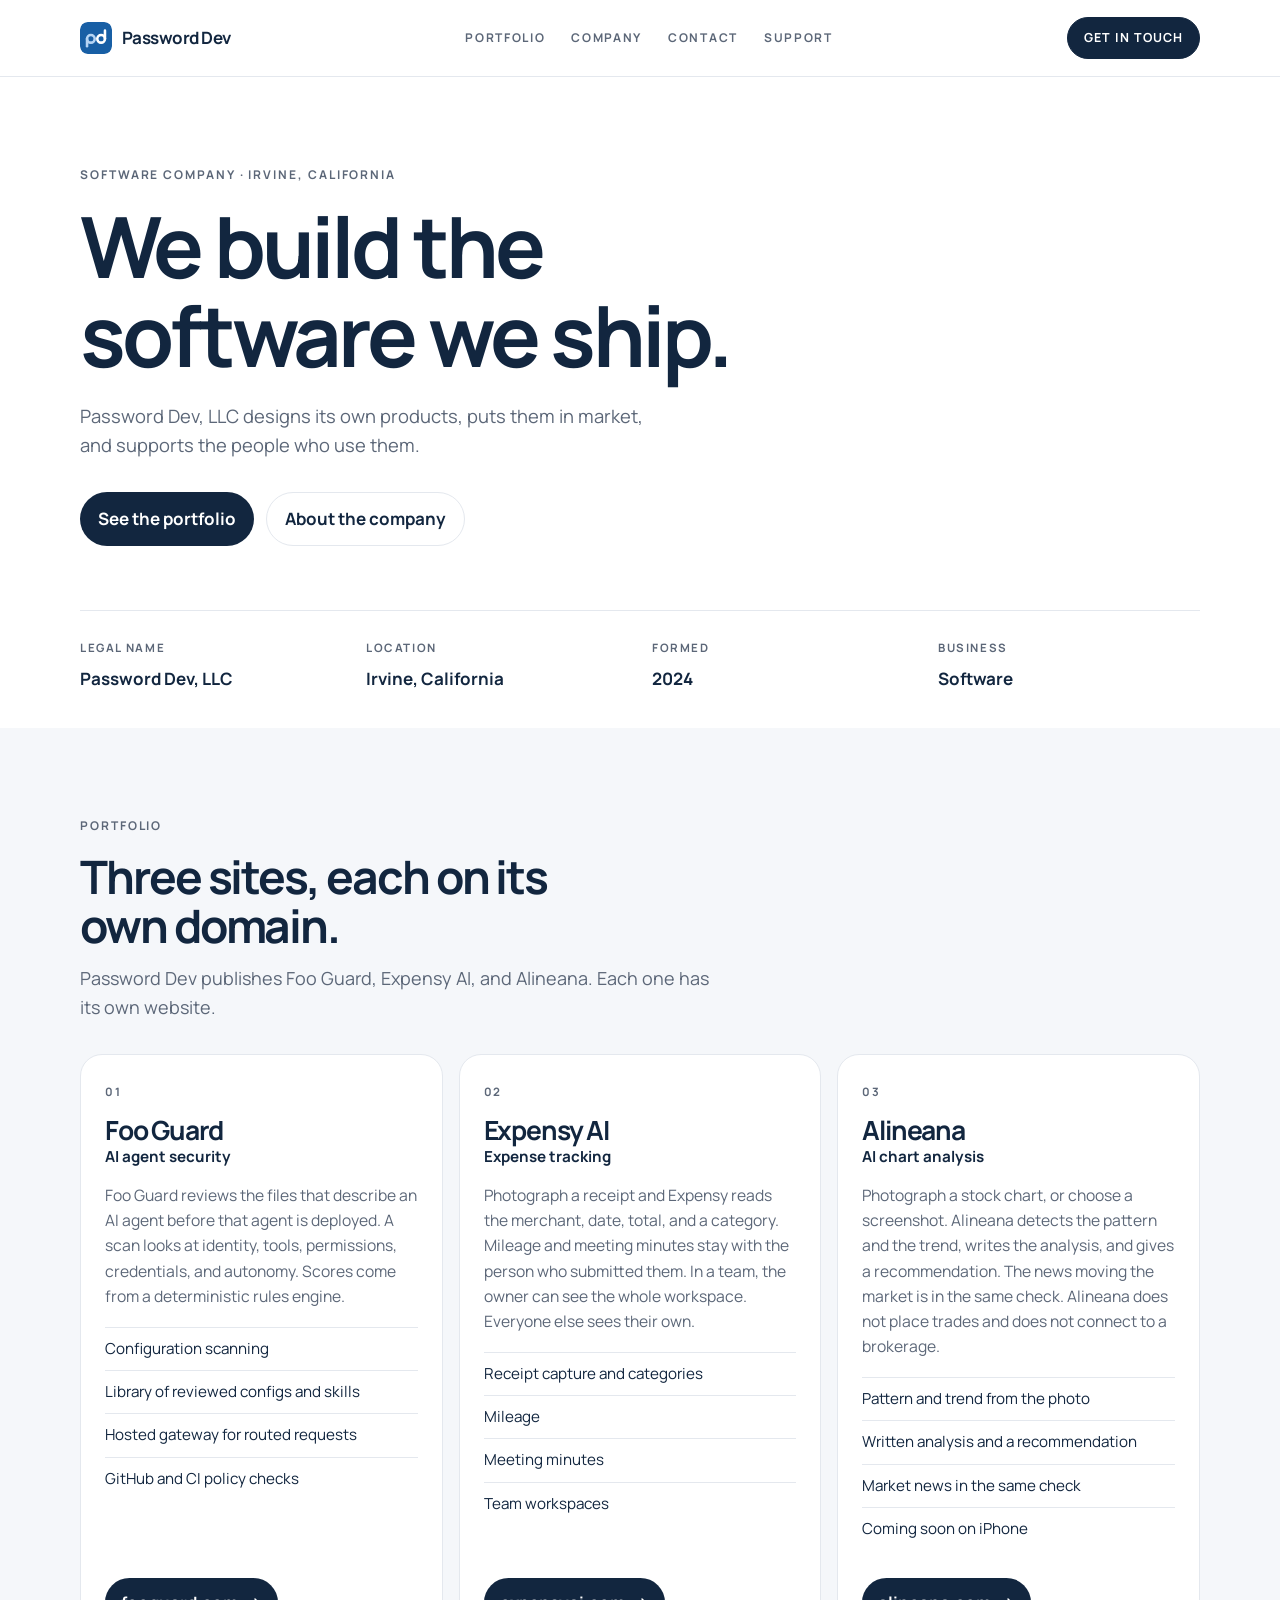
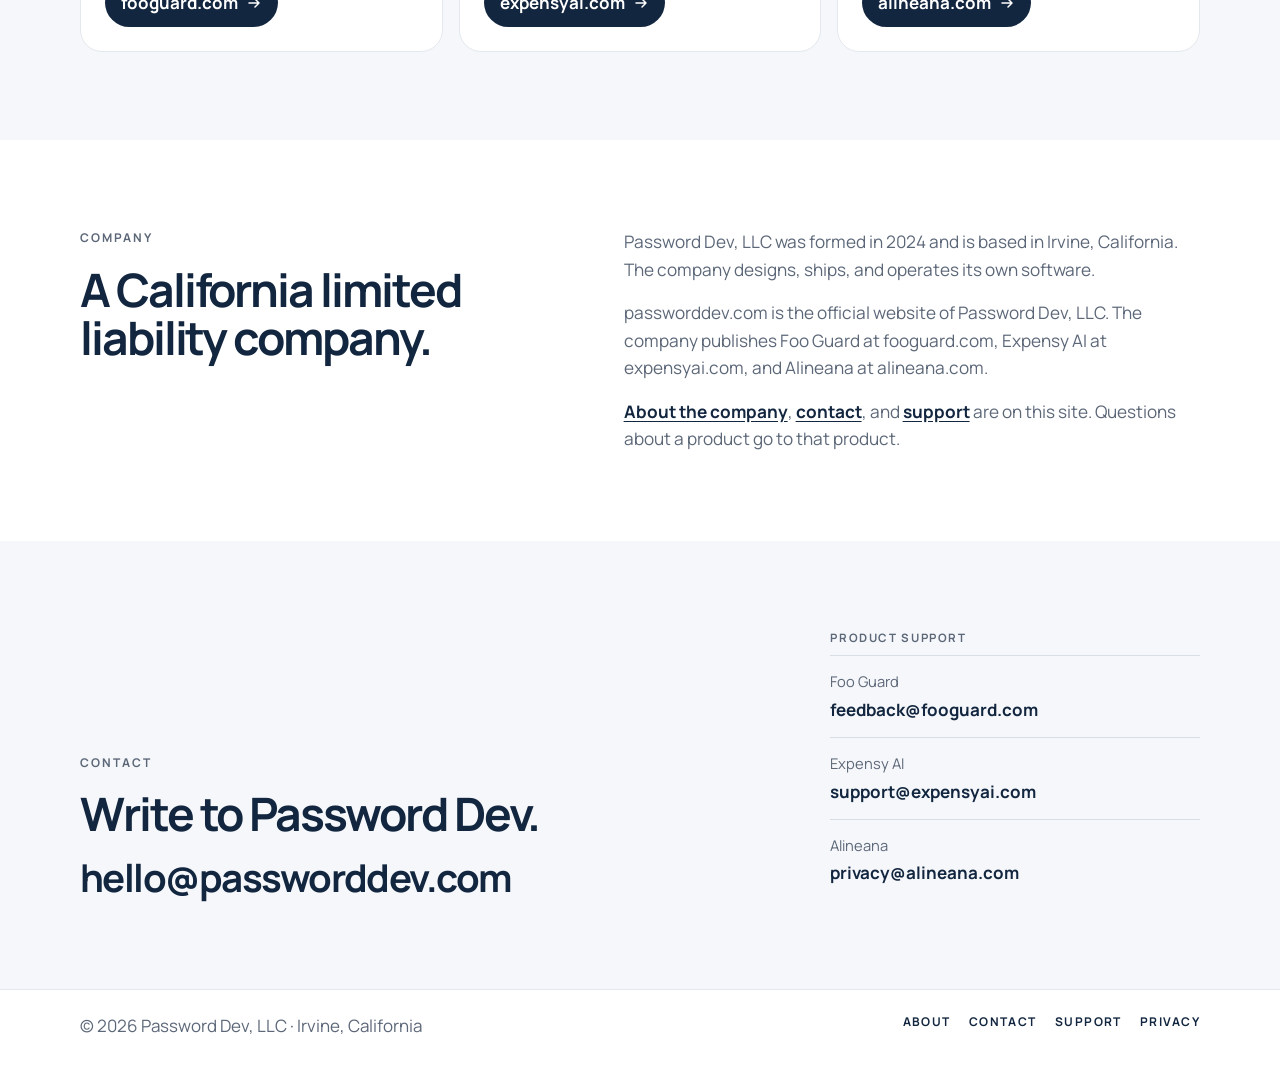
==== commit 55cb3898: "Restyle the company site on a white, navy palette. The layout now uses a modern sans typeface, pill " ====
--- a/index.html
+++ b/index.html
@@ -9,7 +9,7 @@
       content="Password Dev, LLC is a software company in Irvine, California. We publish Foo Guard, Expensy AI, and Alineana."
     />
     <link rel="canonical" href="https://passworddev.com/" />
-    <meta name="theme-color" content="#143027" />
+    <meta name="theme-color" content="#ffffff" />
     <meta property="og:title" content="Password Dev, LLC" />
     <meta
       property="og:description"
@@ -27,7 +27,7 @@
     <link rel="preconnect" href="https://fonts.googleapis.com" />
     <link rel="preconnect" href="https://fonts.gstatic.com" crossorigin />
     <link
-      href="https://fonts.googleapis.com/css2?family=Fraunces:opsz,wght@9..144,500;9..144,600&family=Outfit:wght@400;500;600&display=swap"
+      href="https://fonts.googleapis.com/css2?family=Manrope:wght@400;500;600;700&display=swap"
       rel="stylesheet"
     />
     <link rel="stylesheet" href="styles.css" />
@@ -88,46 +88,45 @@
           <a href="contact.html">Contact</a>
           <a href="support.html">Support</a>
         </nav>
+        <a class="header-cta" href="contact.html">Get in touch</a>
       </div>
     </header>
 
     <main id="content">
       <section class="hero">
-        <div class="wrap hero-grid">
-          <div>
-            <p class="kicker">Software company · Irvine, California</p>
-            <h1>We build the software we ship.</h1>
-            <p class="lede">
-              Password Dev, LLC designs its own products, puts them in market,
-              and supports the people who use them.
-            </p>
-            <a class="text-link" href="#products">See the portfolio</a>
-          </div>
-          <aside class="identity" aria-label="Company details">
-            <p class="identity-label">Password Dev, LLC</p>
-            <dl>
-              <div>
-                <dt>Legal name</dt>
-                <dd>Password Dev, LLC</dd>
-              </div>
-              <div>
-                <dt>Location</dt>
-                <dd>Irvine, California</dd>
-              </div>
-              <div>
-                <dt>Formed</dt>
-                <dd>2024</dd>
-              </div>
-              <div>
-                <dt>Business</dt>
-                <dd>Software</dd>
-              </div>
-            </dl>
-          </aside>
+        <div class="wrap">
+          <p class="kicker">Software company · Irvine, California</p>
+          <h1>We build the software we ship.</h1>
+          <p class="lede">
+            Password Dev, LLC designs its own products, puts them in market,
+            and supports the people who use them.
+          </p>
+          <div class="hero-actions">
+            <a class="button" href="#products">See the portfolio</a>
+            <a class="button button-ghost" href="about.html">About the company</a>
+          </div>
+          <dl class="stat-row">
+            <div>
+              <dt>Legal name</dt>
+              <dd>Password Dev, LLC</dd>
+            </div>
+            <div>
+              <dt>Location</dt>
+              <dd>Irvine, California</dd>
+            </div>
+            <div>
+              <dt>Formed</dt>
+              <dd>2024</dd>
+            </div>
+            <div>
+              <dt>Business</dt>
+              <dd>Software</dd>
+            </div>
+          </dl>
         </div>
       </section>
 
-      <section id="products" class="band">
+      <section id="products" class="band band-soft">
         <div class="wrap">
           <div class="section-intro">
             <p class="kicker">Portfolio</p>
@@ -283,7 +282,7 @@
       <section id="contact" class="contact-band">
         <div class="wrap contact-grid">
           <div>
-            <p class="kicker kicker-light">Contact</p>
+            <p class="kicker">Contact</p>
             <h2>Write to Password Dev.</h2>
             <a class="contact-email" href="mailto:hello@passworddev.com"
               >hello@passworddev.com</a
--- a/styles.css
+++ b/styles.css
@@ -1,15 +1,11 @@
 :root {
-  --bg: #f3efe6;
-  --ink: #1c1916;
-  --muted: #5c564e;
-  --line: #ddd6c8;
-  --paper: #faf7f1;
-  --forest: #143027;
-  --forest-deep: #0e221b;
-  --moss: #1f6b45;
-  --serif: "Fraunces", "Iowan Old Style", Palatino, Georgia, serif;
-  --sans: "Outfit", "Avenir Next", "Segoe UI", sans-serif;
-  --wrap: min(1120px, calc(100% - 40px));
+  --bg: #ffffff;
+  --navy: #12263f;
+  --muted: #5c6778;
+  --line: #e4e8ee;
+  --soft: #f5f7fa;
+  --sans: "Manrope", "Avenir Next", "Segoe UI", sans-serif;
+  --wrap: min(1120px, calc(100% - 48px));
 }
 
 *,
@@ -28,10 +24,10 @@
   display: flex;
   flex-direction: column;
   background: var(--bg);
-  color: var(--ink);
+  color: var(--navy);
   font-family: var(--sans);
   font-size: 1.0625rem;
-  line-height: 1.55;
+  line-height: 1.6;
   text-rendering: optimizeLegibility;
   -webkit-font-smoothing: antialiased;
 }
@@ -41,12 +37,12 @@
 }
 
 ::selection {
-  background: #c9ddd2;
-  color: #10241c;
+  background: #d9e3f2;
+  color: var(--navy);
 }
 
 :focus-visible {
-  outline: 2px solid var(--moss);
+  outline: 2px solid var(--navy);
   outline-offset: 3px;
 }
 
@@ -54,11 +50,11 @@
   position: absolute;
   left: 16px;
   top: -48px;
-  background: var(--paper);
-  color: var(--ink);
+  background: #fff;
+  color: var(--navy);
   padding: 8px 12px;
   border-radius: 8px;
-  z-index: 10;
+  z-index: 20;
 }
 
 .skip:focus {
@@ -87,7 +83,12 @@
 }
 
 .site-header {
+  position: sticky;
+  top: 0;
+  z-index: 10;
+  background: rgba(255, 255, 255, 0.92);
   border-bottom: 1px solid var(--line);
+  backdrop-filter: blur(12px);
 }
 
 .header-inner {
@@ -97,148 +98,192 @@
   justify-content: space-between;
   gap: 12px 28px;
   min-height: 76px;
-  padding: 16px 0;
+  padding: 14px 0;
 }
 
 .brand {
   display: inline-flex;
   align-items: center;
   gap: 10px;
-  color: var(--forest);
-  font-weight: 600;
-  letter-spacing: -0.02em;
+  color: var(--navy);
+  font-weight: 700;
+  letter-spacing: -0.03em;
   text-decoration: none;
 }
 
 .mark {
-  width: 30px;
-  height: 30px;
+  width: 32px;
+  height: 32px;
   display: block;
   flex: none;
-  border-radius: 7px;
+  border-radius: 8px;
 }
 
 .nav {
   display: flex;
   flex-wrap: wrap;
-  gap: 8px 22px;
+  gap: 8px 26px;
 }
 
 .nav a {
   color: var(--muted);
-  text-decoration: none;
-  font-weight: 500;
-}
-
-.nav a:hover {
-  color: var(--ink);
+  font-size: 0.75rem;
+  font-weight: 700;
+  letter-spacing: 0.14em;
+  text-decoration: none;
+  text-transform: uppercase;
+}
+
+.nav a:hover,
+.nav a[aria-current="page"] {
+  color: var(--navy);
+}
+
+.header-cta {
+  display: inline-flex;
+  align-items: center;
+  padding: 10px 16px;
+  border: 1px solid var(--navy);
+  border-radius: 999px;
+  background: var(--navy);
+  color: #fff;
+  font-size: 0.78rem;
+  font-weight: 700;
+  letter-spacing: 0.08em;
+  text-decoration: none;
+  text-transform: uppercase;
+}
+
+.header-cta:hover {
+  background: #0b1a2e;
 }
 
 .hero {
-  padding: 72px 0 28px;
-}
-
-.hero-grid {
-  display: grid;
-  grid-template-columns: minmax(0, 1.45fr) minmax(260px, 0.75fr);
-  gap: 48px 56px;
-  align-items: end;
+  padding: 88px 0 36px;
 }
 
 .kicker {
-  margin: 0 0 16px;
-  color: var(--moss);
-  font-size: 0.78rem;
-  font-weight: 600;
-  letter-spacing: 0.14em;
+  margin: 0 0 18px;
+  color: var(--muted);
+  font-size: 0.75rem;
+  font-weight: 700;
+  letter-spacing: 0.16em;
   text-transform: uppercase;
 }
 
 h1,
 h2,
 h3 {
-  font-family: var(--serif);
-  font-weight: 500;
-  letter-spacing: -0.03em;
-  line-height: 1.02;
+  font-weight: 600;
+  letter-spacing: -0.045em;
+  line-height: 1.05;
 }
 
 h1 {
   margin: 0;
-  font-size: clamp(3.1rem, 6.4vw, 5.6rem);
-  max-width: 11ch;
+  max-width: 12ch;
+  font-size: clamp(3.2rem, 6.6vw, 5.4rem);
+  font-weight: 700;
 }
 
 h2 {
   margin: 0;
-  font-size: clamp(2.1rem, 4vw, 3.15rem);
   max-width: 16ch;
+  font-size: clamp(2rem, 3.6vw, 3rem);
+  font-weight: 700;
 }
 
 h3 {
   margin: 0;
-  font-size: 2rem;
+  font-size: 1.65rem;
+  font-weight: 700;
 }
 
 .lede {
-  max-width: 38rem;
+  max-width: 36rem;
   margin: 22px 0 0;
   color: var(--muted);
-  font-size: 1.2rem;
-  line-height: 1.5;
-}
-
+  font-size: 1.15rem;
+  line-height: 1.6;
+}
+
+.hero-actions {
+  display: flex;
+  flex-wrap: wrap;
+  gap: 12px;
+  margin-top: 32px;
+}
+
+.button,
 .text-link {
   display: inline-flex;
-  margin-top: 28px;
-  color: var(--forest);
-  font-weight: 600;
-  text-underline-offset: 4px;
-}
-
-.identity {
-  background: var(--forest);
-  color: #f6f2e9;
-  border-radius: 20px;
-  padding: 26px 26px 8px;
-}
-
-.identity-label {
-  margin: 0 0 18px;
-  font-family: var(--serif);
-  font-size: 1.35rem;
-  letter-spacing: -0.02em;
-}
-
-.identity dl {
-  margin: 0;
-}
-
-.identity div + div {
-  border-top: 1px solid rgba(246, 242, 233, 0.14);
-}
-
-.identity dt {
-  margin-top: 14px;
-  color: #b7c7be;
+  align-items: center;
+  gap: 8px;
+  width: fit-content;
+  margin-top: 0;
+  padding: 12px 18px;
+  border-radius: 999px;
+  background: var(--navy);
+  color: #fff;
+  font-weight: 700;
+  text-decoration: none;
+}
+
+.button:hover,
+.text-link:hover {
+  background: #0b1a2e;
+}
+
+.button-ghost {
+  background: #fff;
+  color: var(--navy);
+  border: 1px solid var(--line);
+}
+
+.button-ghost:hover {
+  background: var(--soft);
+  border-color: #cfd6e0;
+}
+
+.stat-row {
+  display: grid;
+  grid-template-columns: repeat(4, minmax(0, 1fr));
+  gap: 24px;
+  margin: 64px 0 0;
+  padding: 28px 0 0;
+  border-top: 1px solid var(--line);
+}
+
+.stat-row div {
+  margin: 0;
+}
+
+.stat-row dt {
+  margin: 0;
+  color: var(--muted);
   font-size: 0.72rem;
-  font-weight: 600;
-  letter-spacing: 0.12em;
+  font-weight: 700;
+  letter-spacing: 0.14em;
   text-transform: uppercase;
 }
 
-.identity dd {
-  margin: 4px 0 14px;
-  font-size: 1.05rem;
+.stat-row dd {
+  margin: 8px 0 0;
+  color: var(--navy);
+  font-weight: 700;
 }
 
 .band {
-  padding: 72px 0;
+  padding: 88px 0;
+}
+
+.band-soft {
+  background: var(--soft);
 }
 
 .section-intro {
   max-width: 40rem;
-  margin-bottom: 28px;
+  margin-bottom: 32px;
 }
 
 .section-copy {
@@ -249,8 +294,8 @@
 
 .products {
   display: grid;
-  grid-template-columns: 1fr 1fr;
-  gap: 18px;
+  grid-template-columns: repeat(3, minmax(0, 1fr));
+  gap: 16px;
 }
 
 .product {
@@ -258,8 +303,11 @@
   flex-direction: column;
   min-height: 100%;
   margin: 0;
-  padding: 28px;
+  padding: 28px 24px 24px;
+  border: 1px solid var(--line);
   border-radius: 22px;
+  background: #fff;
+  color: var(--navy);
 }
 
 .product p {
@@ -267,22 +315,27 @@
 }
 
 .product-index {
-  font-size: 0.78rem;
-  font-weight: 600;
-  letter-spacing: 0.14em;
+  color: var(--muted);
+  font-size: 0.72rem;
+  font-weight: 700;
+  letter-spacing: 0.16em;
 }
 
 .product h3 {
-  margin-top: 18px;
+  margin-top: 16px;
 }
 
 .product-kind {
   margin-top: 8px;
-  font-weight: 600;
+  color: var(--navy);
+  font-size: 0.95rem;
+  font-weight: 700;
 }
 
 .product > p:nth-of-type(3) {
-  margin-top: 16px;
+  margin-top: 14px;
+  color: var(--muted);
+  font-size: 0.98rem;
 }
 
 .product ul {
@@ -292,9 +345,10 @@
 }
 
 .product li {
-  padding: 8px 0;
-  border-top: 1px solid transparent;
-  font-size: 0.98rem;
+  padding: 9px 0;
+  border-top: 1px solid var(--line);
+  color: var(--navy);
+  font-size: 0.95rem;
 }
 
 .product-link {
@@ -305,8 +359,14 @@
   margin-top: auto;
   padding: 11px 16px;
   border-radius: 999px;
-  font-weight: 600;
-  text-decoration: none;
+  background: var(--navy);
+  color: #fff;
+  font-weight: 700;
+  text-decoration: none;
+}
+
+.product-link:hover {
+  background: #0b1a2e;
 }
 
 .product-link svg {
@@ -314,98 +374,23 @@
   height: 16px;
 }
 
-.product-foo {
-  background: #121614;
-  color: #f4f0e7;
-}
-
-.product-foo .product-index,
-.product-foo .product-kind {
-  color: #b7c7be;
-}
-
-.product-foo li {
-  border-top-color: rgba(244, 240, 231, 0.12);
-}
-
-.product-foo .product-link {
-  background: #f4f0e7;
-  color: #121614;
-}
-
-.product-foo .product-link:hover {
-  background: #ffffff;
-}
-
-.product-expensy {
-  background: #f7fbf6;
-  color: var(--ink);
-  border: 1px solid #d5e4d8;
-}
-
-.product-expensy .product-index,
-.product-expensy .product-kind {
-  color: var(--moss);
-}
-
-.product-expensy li {
-  border-top-color: #d5e4d8;
-}
-
-.product-expensy .product-link {
-  background: var(--moss);
-  color: #f7fbf6;
-}
-
-.product-expensy .product-link:hover {
-  background: #185638;
-}
-
-.product-alineana {
-  background: #f7f7f5;
-  color: var(--ink);
-  border: 1px solid #e2e2de;
-}
-
-.product-alineana .product-index,
-.product-alineana .product-kind {
-  color: #3f3f3a;
-}
-
-.product-alineana li {
-  border-top-color: #e2e2de;
-}
-
-.product-alineana .product-link {
-  background: #1c1916;
-  color: #f7f7f5;
-}
-
-.product-alineana .product-link:hover {
-  background: #000000;
-}
-
-.company {
-  border-top: 1px solid var(--line);
-}
-
 .company-grid {
   display: grid;
   grid-template-columns: minmax(0, 0.9fr) minmax(0, 1.1fr);
-  gap: 36px 64px;
+  gap: 36px 72px;
   align-items: start;
 }
 
 .prose h2 {
   margin: 36px 0 12px;
   max-width: none;
-  font-size: clamp(1.8rem, 3vw, 2.4rem);
+  font-size: clamp(1.6rem, 2.4vw, 2rem);
 }
 
 .prose p {
   margin: 0 0 16px;
   color: var(--muted);
-  font-size: 1.125rem;
+  font-size: 1.075rem;
 }
 
 .prose p:last-child {
@@ -413,28 +398,20 @@
 }
 
 .prose a {
-  color: var(--forest);
-  font-weight: 600;
+  color: var(--navy);
+  font-weight: 700;
+  text-underline-offset: 3px;
 }
 
 .contact-band {
-  background: var(--forest);
-  color: #f6f2e9;
-  padding: 80px 0;
-}
-
-.contact-band :focus-visible {
-  outline-color: #f6f2e9;
-}
-
-.kicker-light {
-  color: #b7c7be;
+  background: var(--soft);
+  padding: 88px 0;
 }
 
 .contact-grid {
   display: grid;
   grid-template-columns: minmax(0, 1.3fr) minmax(240px, 0.7fr);
-  gap: 36px 48px;
+  gap: 36px 64px;
   align-items: end;
 }
 
@@ -444,13 +421,12 @@
 
 .contact-email {
   display: inline-block;
-  margin-top: 22px;
-  color: #f6f2e9;
-  font-family: var(--serif);
-  font-size: clamp(1.7rem, 4vw, 3rem);
-  font-weight: 500;
-  letter-spacing: -0.03em;
-  line-height: 1.1;
+  margin-top: 18px;
+  color: var(--navy);
+  font-size: clamp(1.5rem, 3vw, 2.4rem);
+  font-weight: 700;
+  letter-spacing: -0.04em;
+  line-height: 1.15;
   text-decoration: none;
   overflow-wrap: anywhere;
 }
@@ -462,9 +438,9 @@
 
 .contact-note {
   margin: 0 0 8px;
-  color: #b7c7be;
-  font-size: 0.78rem;
-  font-weight: 600;
+  color: var(--muted);
+  font-size: 0.72rem;
+  font-weight: 700;
   letter-spacing: 0.14em;
   text-transform: uppercase;
 }
@@ -480,17 +456,17 @@
   flex-direction: column;
   gap: 2px;
   padding: 14px 0;
-  border-top: 1px solid rgba(246, 242, 233, 0.14);
+  border-top: 1px solid #d9dee6;
 }
 
 .support-list span {
-  color: #b7c7be;
+  color: var(--muted);
   font-size: 0.92rem;
 }
 
 .support-list a {
-  color: #f6f2e9;
-  font-weight: 600;
+  color: var(--navy);
+  font-weight: 700;
   text-decoration: none;
 }
 
@@ -500,8 +476,9 @@
 }
 
 .site-footer {
-  background: var(--forest-deep);
-  color: #c9d5ce;
+  border-top: 1px solid var(--line);
+  background: #fff;
+  color: var(--muted);
   padding: 22px 0 28px;
 }
 
@@ -523,12 +500,16 @@
 }
 
 .site-footer a {
-  color: #f6f2e9;
-  font-weight: 600;
-  text-decoration: none;
-}
-
-.site-footer a:hover {
+  color: var(--navy);
+  font-size: 0.75rem;
+  font-weight: 700;
+  letter-spacing: 0.12em;
+  text-decoration: none;
+  text-transform: uppercase;
+}
+
+.site-footer a:hover,
+.site-footer a[aria-current="page"] {
   text-decoration: underline;
   text-underline-offset: 3px;
 }
@@ -538,12 +519,12 @@
 }
 
 .prose-page {
-  max-width: 42rem;
+  max-width: 44rem;
 }
 
 .prose-page h1 {
-  max-width: none;
-  font-size: clamp(3rem, 6vw, 4.6rem);
+  max-width: 14ch;
+  font-size: clamp(2.8rem, 6vw, 4.4rem);
 }
 
 .updated {
@@ -552,7 +533,7 @@
 }
 
 .facts {
-  margin: 8px 0 32px;
+  margin: 28px 0 36px;
   padding: 0;
 }
 
@@ -560,76 +541,109 @@
   display: grid;
   grid-template-columns: 8.5rem minmax(0, 1fr);
   gap: 12px 20px;
-  padding: 14px 0;
+  padding: 16px 0;
   border-top: 1px solid var(--line);
 }
 
+.facts div:last-child {
+  border-bottom: 1px solid var(--line);
+}
+
 .facts dt {
   margin: 0;
   color: var(--muted);
-  font-size: 0.75rem;
+  font-size: 0.72rem;
+  font-weight: 700;
+  letter-spacing: 0.12em;
+  text-transform: uppercase;
+}
+
+.facts dd {
+  margin: 0;
   font-weight: 600;
-  letter-spacing: 0.1em;
-  text-transform: uppercase;
-}
-
-.facts dd {
-  margin: 0;
+}
+
+.facts a {
+  color: var(--navy);
+  font-weight: 700;
 }
 
 .page-links {
   display: flex;
   flex-wrap: wrap;
-  gap: 10px 18px;
-  margin-top: 28px;
-}
-
-@media (max-width: 520px) {
-  .facts div {
-    grid-template-columns: 1fr;
-    gap: 4px;
-  }
+  gap: 10px;
+  margin-top: 32px;
+}
+
+.page-links a {
+  display: inline-flex;
+  align-items: center;
+  padding: 10px 16px;
+  border: 1px solid var(--line);
+  border-radius: 999px;
+  background: #fff;
+  color: var(--navy);
+  font-size: 0.92rem;
+  font-weight: 700;
+  text-decoration: none;
+}
+
+.page-links a:hover {
+  border-color: var(--navy);
 }
 
 #products,
 #company,
 #contact {
-  scroll-margin-top: 20px;
+  scroll-margin-top: 92px;
+}
+
+@media (max-width: 980px) {
+  .products,
+  .stat-row {
+    grid-template-columns: 1fr 1fr;
+  }
 }
 
 @media (max-width: 860px) {
-  .nav {
-    gap: 14px;
-    font-size: 0.95rem;
-  }
-
   .hero {
-    padding-top: 48px;
+    padding-top: 56px;
   }
 
   .hero-grid,
-  .products,
   .company-grid,
   .contact-grid {
     grid-template-columns: 1fr;
   }
 
-  h1 {
+  h1,
+  .prose-page h1 {
     max-width: none;
   }
 
-  .band {
-    padding: 56px 0;
-  }
-
+  .band,
   .contact-band {
     padding: 64px 0;
   }
 }
 
-@media (max-width: 520px) {
+@media (max-width: 640px) {
   :root {
     --wrap: min(1120px, calc(100% - 32px));
+  }
+
+  .nav {
+    gap: 10px 16px;
+  }
+
+  .products,
+  .stat-row,
+  .facts div {
+    grid-template-columns: 1fr;
+  }
+
+  .facts div {
+    gap: 4px;
   }
 
   .product {
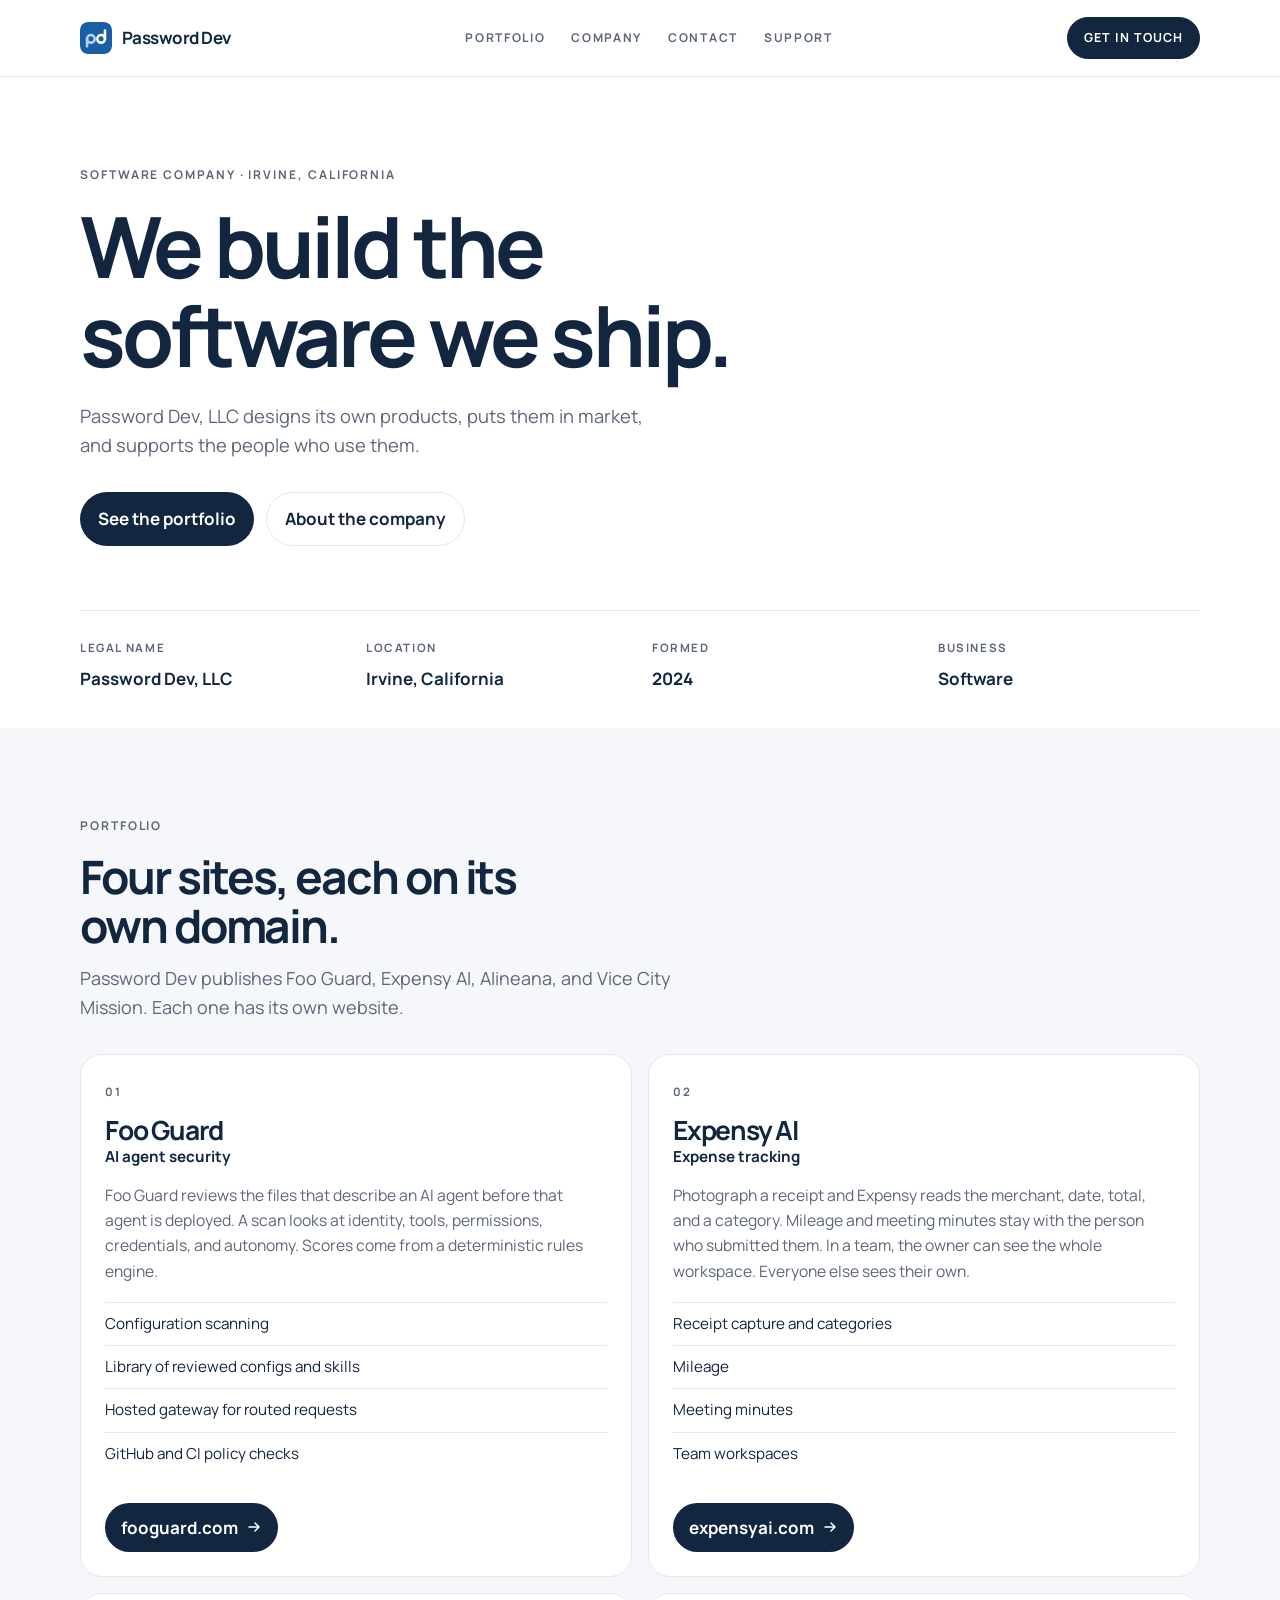
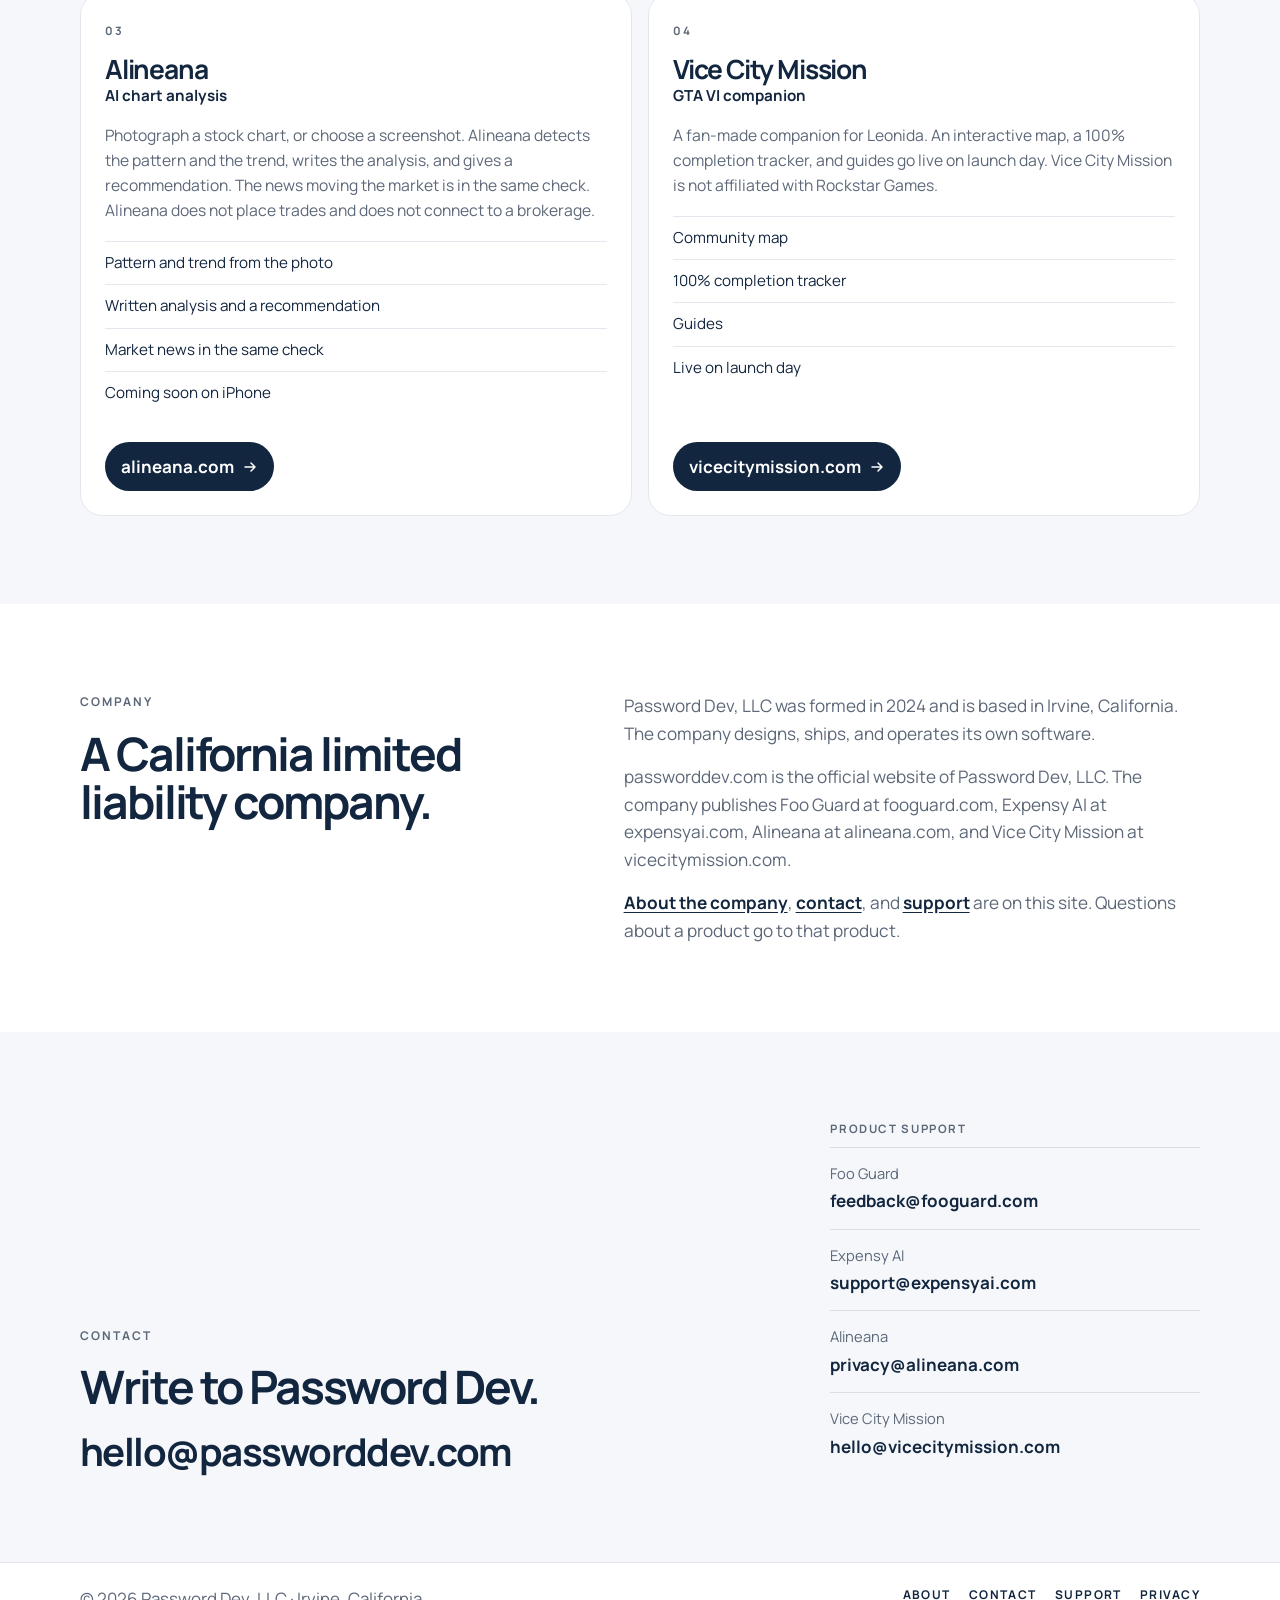
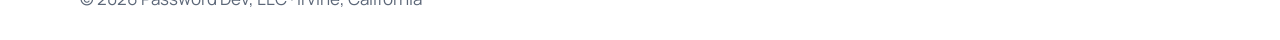
==== commit a76905b2: "Add Vice City Mission to the portfolio. The company site now lists the fan-made Leonida companion al" ====
--- a/index.html
+++ b/index.html
@@ -6,14 +6,14 @@
     <title>Password Dev, LLC — Software company</title>
     <meta
       name="description"
-      content="Password Dev, LLC is a software company in Irvine, California. We publish Foo Guard, Expensy AI, and Alineana."
+      content="Password Dev, LLC is a software company in Irvine, California. We publish Foo Guard, Expensy AI, Alineana, and Vice City Mission."
     />
     <link rel="canonical" href="https://passworddev.com/" />
     <meta name="theme-color" content="#ffffff" />
     <meta property="og:title" content="Password Dev, LLC" />
     <meta
       property="og:description"
-      content="Password Dev, LLC is a software company in Irvine, California. The portfolio includes Foo Guard, Expensy AI, and Alineana."
+      content="Password Dev, LLC is a software company in Irvine, California. The portfolio includes Foo Guard, Expensy AI, Alineana, and Vice City Mission."
     />
     <meta property="og:url" content="https://passworddev.com/" />
     <meta property="og:type" content="website" />
@@ -41,7 +41,7 @@
         "logo": "https://passworddev.com/password-dev-icon-512.png",
         "email": "hello@passworddev.com",
         "foundingDate": "2024-01-05",
-        "description": "Password Dev, LLC is a software company in Irvine, California. It publishes Foo Guard, Expensy AI, and Alineana.",
+        "description": "Password Dev, LLC is a software company in Irvine, California. It publishes Foo Guard, Expensy AI, Alineana, and Vice City Mission.",
         "address": {
           "@type": "PostalAddress",
           "addressLocality": "Irvine",
@@ -63,6 +63,11 @@
             "@type": "Brand",
             "name": "Alineana",
             "url": "https://alineana.com/"
+          },
+          {
+            "@type": "Brand",
+            "name": "Vice City Mission",
+            "url": "https://vicecitymission.com/"
           }
         ]
       }
@@ -130,10 +135,10 @@
         <div class="wrap">
           <div class="section-intro">
             <p class="kicker">Portfolio</p>
-            <h2>Three sites, each on its own domain.</h2>
+            <h2>Four sites, each on its own domain.</h2>
             <p class="section-copy">
-              Password Dev publishes Foo Guard, Expensy AI, and Alineana.
-              Each one has its own website.
+              Password Dev publishes Foo Guard, Expensy AI, Alineana, and
+              Vice City Mission. Each one has its own website.
             </p>
           </div>
           <div class="products">
@@ -248,6 +253,42 @@
                 </svg>
               </a>
             </article>
+
+            <article class="product">
+              <p class="product-index">04</p>
+              <h3>Vice City Mission</h3>
+              <p class="product-kind">GTA VI companion</p>
+              <p>
+                A fan-made companion for Leonida. An interactive map, a 100%
+                completion tracker, and guides go live on launch day. Vice
+                City Mission is not affiliated with Rockstar Games.
+              </p>
+              <ul>
+                <li>Community map</li>
+                <li>100% completion tracker</li>
+                <li>Guides</li>
+                <li>Live on launch day</li>
+              </ul>
+              <a
+                class="product-link"
+                href="https://vicecitymission.com"
+                target="_blank"
+                rel="noopener noreferrer"
+              >
+                vicecitymission.com
+                <span class="sr-only">(opens in a new tab)</span>
+                <svg viewBox="0 0 16 16" aria-hidden="true">
+                  <path
+                    d="M3 8h10M9 4l4 4-4 4"
+                    fill="none"
+                    stroke="currentColor"
+                    stroke-width="1.5"
+                    stroke-linecap="round"
+                    stroke-linejoin="round"
+                  />
+                </svg>
+              </a>
+            </article>
           </div>
         </div>
       </section>
@@ -267,7 +308,8 @@
             <p>
               passworddev.com is the official website of Password Dev, LLC.
               The company publishes Foo Guard at fooguard.com, Expensy AI at
-              expensyai.com, and Alineana at alineana.com.
+              expensyai.com, Alineana at alineana.com, and Vice City Mission
+              at vicecitymission.com.
             </p>
             <p>
               <a href="about.html">About the company</a>,
@@ -303,6 +345,12 @@
                 <span>Alineana</span>
                 <a href="mailto:privacy@alineana.com">privacy@alineana.com</a>
               </li>
+              <li>
+                <span>Vice City Mission</span>
+                <a href="mailto:hello@vicecitymission.com"
+                  >hello@vicecitymission.com</a
+                >
+              </li>
             </ul>
           </div>
         </div>
--- a/styles.css
+++ b/styles.css
@@ -294,7 +294,7 @@
 
 .products {
   display: grid;
-  grid-template-columns: repeat(3, minmax(0, 1fr));
+  grid-template-columns: repeat(2, minmax(0, 1fr));
   gap: 16px;
 }
 
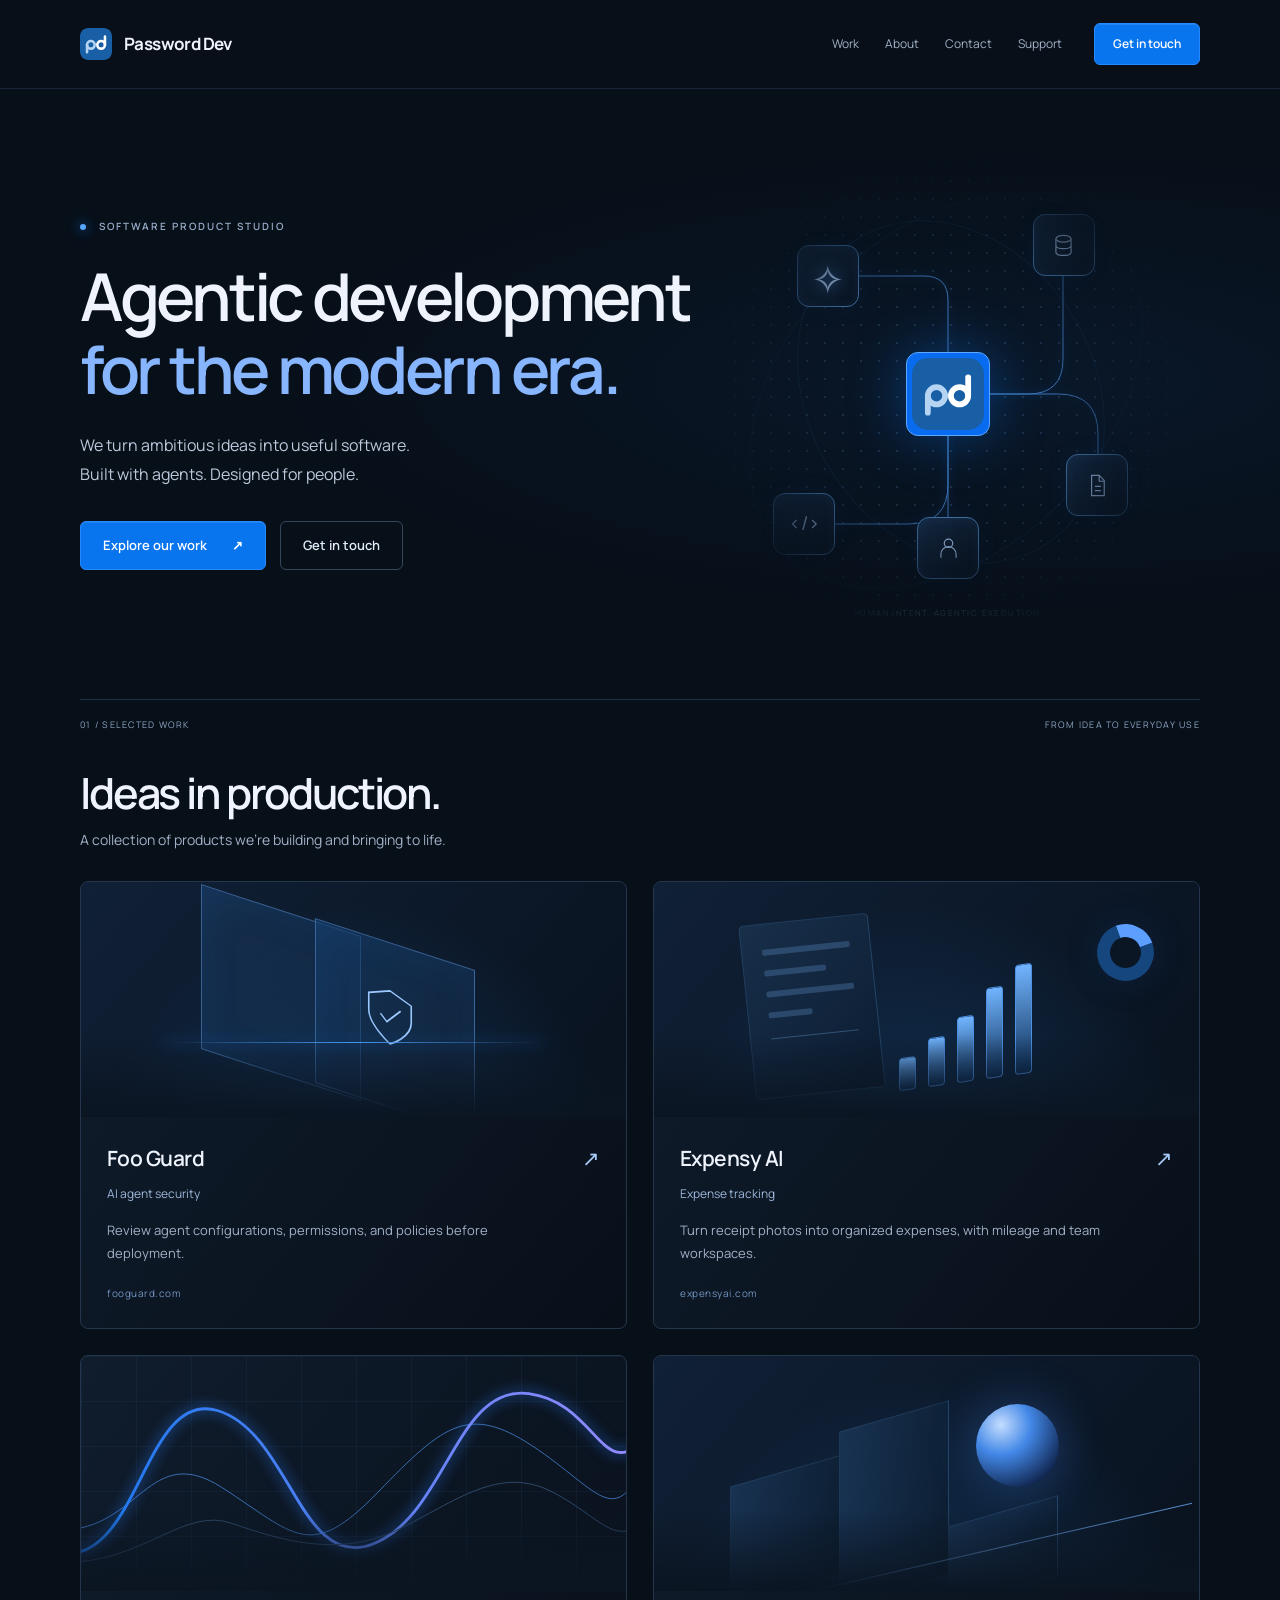
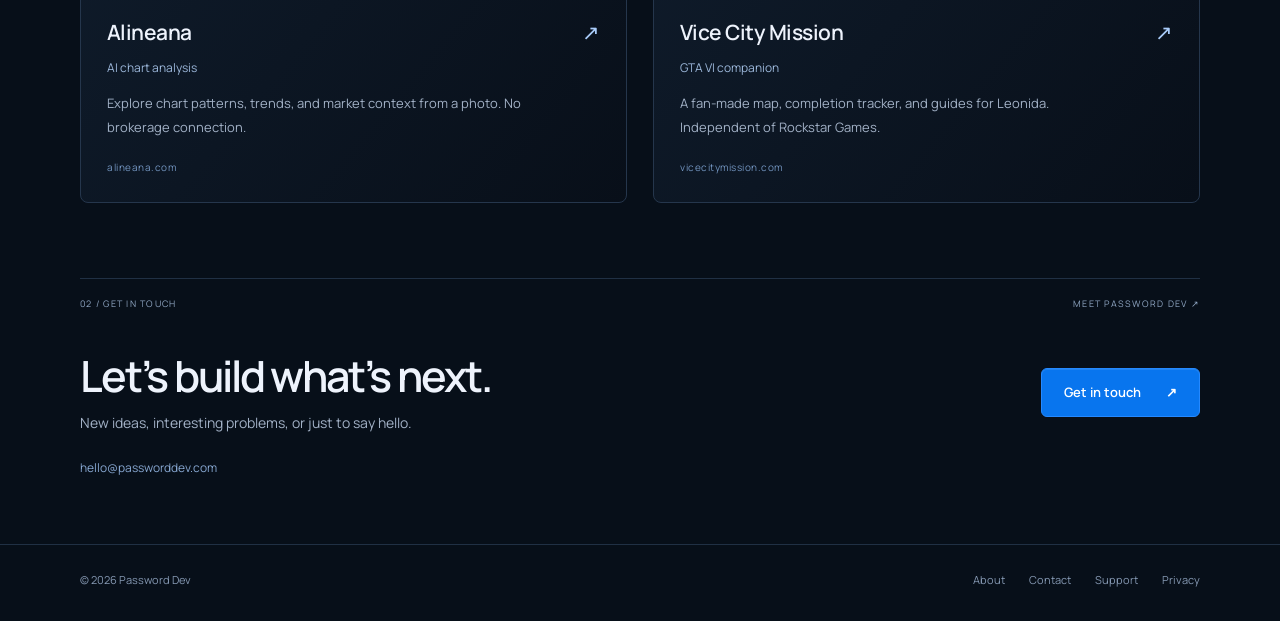
==== commit e293850d: "Redesign Password Dev with the Night Shift direction" ====
--- a/index.html
+++ b/index.html
@@ -3,17 +3,17 @@
   <head>
     <meta charset="utf-8" />
     <meta name="viewport" content="width=device-width, initial-scale=1" />
-    <title>Password Dev, LLC — Software company</title>
+    <title>Password Dev — Agentic development for the modern era</title>
     <meta
       name="description"
-      content="Password Dev, LLC is a software company in Irvine, California. We publish Foo Guard, Expensy AI, Alineana, and Vice City Mission."
+      content="Agentic development for the modern era. Password Dev builds useful software with agents, designed for people. Explore our portfolio."
     />
     <link rel="canonical" href="https://passworddev.com/" />
-    <meta name="theme-color" content="#ffffff" />
-    <meta property="og:title" content="Password Dev, LLC" />
+    <meta name="theme-color" content="#070f19" />
+    <meta property="og:title" content="Password Dev" />
     <meta
       property="og:description"
-      content="Password Dev, LLC is a software company in Irvine, California. The portfolio includes Foo Guard, Expensy AI, Alineana, and Vice City Mission."
+      content="Built with agents. Designed for people. Explore the Password Dev product portfolio."
     />
     <meta property="og:url" content="https://passworddev.com/" />
     <meta property="og:type" content="website" />
@@ -88,8 +88,8 @@
           <span>Password Dev</span>
         </a>
         <nav class="nav" aria-label="Primary">
-          <a href="index.html#products">Portfolio</a>
-          <a href="about.html">Company</a>
+          <a href="index.html#products">Work</a>
+          <a href="about.html">About</a>
           <a href="contact.html">Contact</a>
           <a href="support.html">Support</a>
         </nav>
@@ -99,267 +99,59 @@
 
     <main id="content">
       <section class="hero">
-        <div class="wrap">
-          <p class="kicker">Software company · Irvine, California</p>
-          <h1>We build the software we ship.</h1>
-          <p class="lede">
-            Password Dev, LLC designs its own products, puts them in market,
-            and supports the people who use them.
-          </p>
-          <div class="hero-actions">
-            <a class="button" href="#products">See the portfolio</a>
-            <a class="button button-ghost" href="about.html">About the company</a>
+        <div class="wrap hero-grid">
+          <div class="hero-copy">
+            <p class="kicker"><span class="status-dot"></span> Software product studio</p>
+            <h1>Agentic development<br /><span>for the modern era.</span></h1>
+            <p class="lede">We turn ambitious ideas into useful software.<br class="desktop-break" /> Built with agents. Designed for people.</p>
+            <div class="hero-actions">
+              <a class="button" href="#products">Explore our work <span aria-hidden="true">↗</span></a>
+              <a class="button button-ghost" href="contact.html">Get in touch</a>
+            </div>
           </div>
-          <dl class="stat-row">
-            <div>
-              <dt>Legal name</dt>
-              <dd>Password Dev, LLC</dd>
-            </div>
-            <div>
-              <dt>Location</dt>
-              <dd>Irvine, California</dd>
-            </div>
-            <div>
-              <dt>Formed</dt>
-              <dd>2024</dd>
-            </div>
-            <div>
-              <dt>Business</dt>
-              <dd>Software</dd>
-            </div>
-          </dl>
-        </div>
-      </section>
-
-      <section id="products" class="band band-soft">
-        <div class="wrap">
-          <div class="section-intro">
-            <p class="kicker">Portfolio</p>
-            <h2>Four sites, each on its own domain.</h2>
-            <p class="section-copy">
-              Password Dev publishes Foo Guard, Expensy AI, Alineana, and
-              Vice City Mission. Each one has its own website.
-            </p>
-          </div>
-          <div class="products">
-            <article class="product product-foo">
-              <p class="product-index">01</p>
-              <h3>Foo Guard</h3>
-              <p class="product-kind">AI agent security</p>
-              <p>
-                Foo Guard reviews the files that describe an AI agent before
-                that agent is deployed. A scan looks at identity, tools,
-                permissions, credentials, and autonomy. Scores come from a
-                deterministic rules engine.
-              </p>
-              <ul>
-                <li>Configuration scanning</li>
-                <li>Library of reviewed configs and skills</li>
-                <li>Hosted gateway for routed requests</li>
-                <li>GitHub and CI policy checks</li>
-              </ul>
-              <a
-                class="product-link"
-                href="https://fooguard.com"
-                target="_blank"
-                rel="noopener noreferrer"
-              >
-                fooguard.com
-                <span class="sr-only">(opens in a new tab)</span>
-                <svg viewBox="0 0 16 16" aria-hidden="true">
-                  <path
-                    d="M3 8h10M9 4l4 4-4 4"
-                    fill="none"
-                    stroke="currentColor"
-                    stroke-width="1.5"
-                    stroke-linecap="round"
-                    stroke-linejoin="round"
-                  />
-                </svg>
-              </a>
-            </article>
-
-            <article class="product product-expensy">
-              <p class="product-index">02</p>
-              <h3>Expensy AI</h3>
-              <p class="product-kind">Expense tracking</p>
-              <p>
-                Photograph a receipt and Expensy reads the merchant, date,
-                total, and a category. Mileage and meeting minutes stay with
-                the person who submitted them. In a team, the owner can see
-                the whole workspace. Everyone else sees their own.
-              </p>
-              <ul>
-                <li>Receipt capture and categories</li>
-                <li>Mileage</li>
-                <li>Meeting minutes</li>
-                <li>Team workspaces</li>
-              </ul>
-              <a
-                class="product-link"
-                href="https://expensyai.com"
-                target="_blank"
-                rel="noopener noreferrer"
-              >
-                expensyai.com
-                <span class="sr-only">(opens in a new tab)</span>
-                <svg viewBox="0 0 16 16" aria-hidden="true">
-                  <path
-                    d="M3 8h10M9 4l4 4-4 4"
-                    fill="none"
-                    stroke="currentColor"
-                    stroke-width="1.5"
-                    stroke-linecap="round"
-                    stroke-linejoin="round"
-                  />
-                </svg>
-              </a>
-            </article>
-
-            <article class="product product-alineana">
-              <p class="product-index">03</p>
-              <h3>Alineana</h3>
-              <p class="product-kind">AI chart analysis</p>
-              <p>
-                Photograph a stock chart, or choose a screenshot. Alineana
-                detects the pattern and the trend, writes the analysis, and
-                gives a recommendation. The news moving the market is in the
-                same check. Alineana does not place trades and does not
-                connect to a brokerage.
-              </p>
-              <ul>
-                <li>Pattern and trend from the photo</li>
-                <li>Written analysis and a recommendation</li>
-                <li>Market news in the same check</li>
-                <li>Coming soon on iPhone</li>
-              </ul>
-              <a
-                class="product-link"
-                href="https://alineana.com"
-                target="_blank"
-                rel="noopener noreferrer"
-              >
-                alineana.com
-                <span class="sr-only">(opens in a new tab)</span>
-                <svg viewBox="0 0 16 16" aria-hidden="true">
-                  <path
-                    d="M3 8h10M9 4l4 4-4 4"
-                    fill="none"
-                    stroke="currentColor"
-                    stroke-width="1.5"
-                    stroke-linecap="round"
-                    stroke-linejoin="round"
-                  />
-                </svg>
-              </a>
-            </article>
-
-            <article class="product">
-              <p class="product-index">04</p>
-              <h3>Vice City Mission</h3>
-              <p class="product-kind">GTA VI companion</p>
-              <p>
-                A fan-made companion for Leonida. An interactive map, a 100%
-                completion tracker, and guides go live on launch day. Vice
-                City Mission is not affiliated with Rockstar Games.
-              </p>
-              <ul>
-                <li>Community map</li>
-                <li>100% completion tracker</li>
-                <li>Guides</li>
-                <li>Live on launch day</li>
-              </ul>
-              <a
-                class="product-link"
-                href="https://vicecitymission.com"
-                target="_blank"
-                rel="noopener noreferrer"
-              >
-                vicecitymission.com
-                <span class="sr-only">(opens in a new tab)</span>
-                <svg viewBox="0 0 16 16" aria-hidden="true">
-                  <path
-                    d="M3 8h10M9 4l4 4-4 4"
-                    fill="none"
-                    stroke="currentColor"
-                    stroke-width="1.5"
-                    stroke-linecap="round"
-                    stroke-linejoin="round"
-                  />
-                </svg>
-              </a>
-            </article>
+          <div class="agent-art" aria-hidden="true">
+            <div class="orbit orbit-one"></div><div class="orbit orbit-two"></div>
+            <svg class="connections" viewBox="0 0 480 480" fill="none"><path d="M240 240H320Q355 240 355 205V92M240 240V146Q240 122 216 122H120M240 240H350Q390 240 390 280V330M240 240V330Q240 370 200 370H95M240 240V395"/><circle cx="355" cy="92" r="4"/><circle cx="120" cy="122" r="4"/><circle cx="390" cy="330" r="4"/><circle cx="95" cy="370" r="4"/><circle cx="240" cy="395" r="4"/></svg>
+            <div class="node node-core"><img src="password-dev-icon.svg" alt="" /></div>
+            <div class="node node-spark">✧</div>
+            <div class="node node-data"><svg viewBox="0 0 32 32"><ellipse cx="16" cy="8" rx="9" ry="4"/><path d="M7 8v16c0 5 18 5 18 0V8M7 16c0 5 18 5 18 0"/></svg></div>
+            <div class="node node-code">&lt;/&gt;</div>
+            <div class="node node-doc"><svg viewBox="0 0 32 32"><path d="M9 4h9l6 6v18H9zM18 4v7h6M13 17h7M13 22h7"/></svg></div>
+            <div class="node node-person"><svg viewBox="0 0 32 32"><circle cx="16" cy="11" r="5"/><path d="M7 28v-4a9 9 0 0 1 18 0v4"/></svg></div>
+            <span class="art-caption">HUMAN INTENT. AGENTIC EXECUTION.</span>
           </div>
         </div>
       </section>
-
-      <section id="company" class="band company">
-        <div class="wrap company-grid">
-          <div>
-            <p class="kicker">Company</p>
-            <h2>A California limited liability company.</h2>
-          </div>
-          <div class="prose">
-            <p>
-              Password Dev, LLC was formed in 2024 and is based in Irvine,
-              California. The company designs, ships, and operates its own
-              software.
-            </p>
-            <p>
-              passworddev.com is the official website of Password Dev, LLC.
-              The company publishes Foo Guard at fooguard.com, Expensy AI at
-              expensyai.com, Alineana at alineana.com, and Vice City Mission
-              at vicecitymission.com.
-            </p>
-            <p>
-              <a href="about.html">About the company</a>,
-              <a href="contact.html">contact</a>, and
-              <a href="support.html">support</a> are on this site. Questions
-              about a product go to that product.
-            </p>
+      <section id="products" class="work-section">
+        <div class="wrap">
+          <div class="section-rule"><span>01 / SELECTED WORK</span><span>FROM IDEA TO EVERYDAY USE</span></div>
+          <div class="section-intro"><h2>Ideas in production.</h2><p>A collection of products we’re building and bringing to life.</p></div>
+          <div class="products">
+            <a class="work-card" href="https://fooguard.com" target="_blank" rel="noopener noreferrer">
+              <div class="product-art security-art" aria-hidden="true"><div class="glass-panel panel-back"></div><div class="glass-panel panel-front"><svg viewBox="0 0 64 64"><path d="M32 7 52 15v16c0 14-20 26-20 26S12 45 12 31V15Z"/><path d="m23 31 6 6 13-14"/></svg></div><div class="scan-line"></div></div>
+              <div class="card-body"><div class="card-top"><h3>Foo Guard</h3><span class="card-arrow" aria-hidden="true">↗</span></div><p class="product-kind">AI agent security</p><p class="card-description">Review agent configurations, permissions, and policies before deployment.</p><span class="card-domain">fooguard.com <span class="sr-only">(opens in a new tab)</span></span></div>
+            </a>
+            <a class="work-card" href="https://expensyai.com" target="_blank" rel="noopener noreferrer">
+              <div class="product-art expense-art" aria-hidden="true"><div class="receipt"><i></i><i></i><i></i><i></i><div class="receipt-total"></div></div><div class="bar-chart"><i></i><i></i><i></i><i></i><i></i></div><div class="chart-ring"></div></div>
+              <div class="card-body"><div class="card-top"><h3>Expensy AI</h3><span class="card-arrow" aria-hidden="true">↗</span></div><p class="product-kind">Expense tracking</p><p class="card-description">Turn receipt photos into organized expenses, with mileage and team workspaces.</p><span class="card-domain">expensyai.com <span class="sr-only">(opens in a new tab)</span></span></div>
+            </a>
+            <a class="work-card" href="https://alineana.com" target="_blank" rel="noopener noreferrer">
+              <div class="product-art chart-art" aria-hidden="true"><svg viewBox="0 0 560 250" preserveAspectRatio="none"><defs><linearGradient id="wave" x1="0" x2="1"><stop stop-color="#1677ed"/><stop offset="1" stop-color="#9a8bff"/></linearGradient></defs><path class="wave-secondary" d="M-20 185C60 185 70 90 145 140S235 220 305 145 400 50 470 100 550 190 590 90"/><path class="wave-main" d="M-20 210C60 220 65 35 140 58S225 230 300 200 385 30 460 40 535 150 590 75"/><path class="wave-tertiary" d="M-20 220C65 220 105 160 155 178S265 215 325 185 430 115 485 145 550 210 590 165"/></svg></div>
+              <div class="card-body"><div class="card-top"><h3>Alineana</h3><span class="card-arrow" aria-hidden="true">↗</span></div><p class="product-kind">AI chart analysis</p><p class="card-description">Explore chart patterns, trends, and market context from a photo. No brokerage connection.</p><span class="card-domain">alineana.com <span class="sr-only">(opens in a new tab)</span></span></div>
+            </a>
+            <a class="work-card" href="https://vicecitymission.com" target="_blank" rel="noopener noreferrer">
+              <div class="product-art mission-art" aria-hidden="true"><div class="city-block block-one"></div><div class="city-block block-two"></div><div class="city-block block-three"></div><div class="mission-orb"></div><div class="map-line"></div></div>
+              <div class="card-body"><div class="card-top"><h3>Vice City Mission</h3><span class="card-arrow" aria-hidden="true">↗</span></div><p class="product-kind">GTA VI companion</p><p class="card-description">A fan-made map, completion tracker, and guides for Leonida. Independent of Rockstar Games.</p><span class="card-domain">vicecitymission.com <span class="sr-only">(opens in a new tab)</span></span></div>
+            </a>
           </div>
         </div>
       </section>
-
-      <section id="contact" class="contact-band">
-        <div class="wrap contact-grid">
-          <div>
-            <p class="kicker">Contact</p>
-            <h2>Write to Password Dev.</h2>
-            <a class="contact-email" href="mailto:hello@passworddev.com"
-              >hello@passworddev.com</a
-            >
-          </div>
-          <div>
-            <p class="contact-note">Product support</p>
-            <ul class="support-list">
-              <li>
-                <span>Foo Guard</span>
-                <a href="mailto:feedback@fooguard.com">feedback@fooguard.com</a>
-              </li>
-              <li>
-                <span>Expensy AI</span>
-                <a href="mailto:support@expensyai.com">support@expensyai.com</a>
-              </li>
-              <li>
-                <span>Alineana</span>
-                <a href="mailto:privacy@alineana.com">privacy@alineana.com</a>
-              </li>
-              <li>
-                <span>Vice City Mission</span>
-                <a href="mailto:hello@vicecitymission.com"
-                  >hello@vicecitymission.com</a
-                >
-              </li>
-            </ul>
-          </div>
-        </div>
-      </section>
+      <section class="contact-band" id="contact"><div class="wrap"><div class="section-rule"><span>02 / GET IN TOUCH</span><a href="about.html">MEET PASSWORD DEV ↗</a></div><div class="contact-layout"><div><h2>Let’s build what’s next.</h2><p>New ideas, interesting problems, or just to say hello.</p></div><a class="button" href="mailto:hello@passworddev.com">Get in touch <span aria-hidden="true">↗</span></a></div><a class="contact-email" href="mailto:hello@passworddev.com">hello@passworddev.com</a></div></section>
     </main>
 
     <footer class="site-footer">
       <div class="wrap footer-inner">
-        <p>© 2026 Password Dev, LLC · Irvine, California</p>
+        <p>© 2026 Password Dev</p>
         <nav class="footer-links" aria-label="Footer">
           <a href="about.html">About</a>
           <a href="contact.html">Contact</a>
--- a/styles.css
+++ b/styles.css
@@ -1,658 +1,869 @@
 :root {
-  --bg: #ffffff;
-  --navy: #12263f;
-  --muted: #5c6778;
-  --line: #e4e8ee;
-  --soft: #f5f7fa;
-  --sans: "Manrope", "Avenir Next", "Segoe UI", sans-serif;
-  --wrap: min(1120px, calc(100% - 48px));
-}
-
-*,
-*::before,
-*::after {
-  box-sizing: border-box;
-}
-
+  --bg:#070f19;
+  --navy:#eef3fc;
+  --muted:#a2b1c6;
+  --line:#203044;
+  --soft:#0b1522;
+  --blue:#1680ff;
+  --sans:"Manrope","Avenir Next","Segoe UI",sans-serif;
+  --wrap:min(1120px,calc(100% - 64px))
+}
+*,:before,:after {
+  box-sizing:border-box
+}
 html {
-  scroll-behavior: smooth;
-}
-
+  scroll-behavior:smooth
+}
 body {
-  margin: 0;
-  min-height: 100vh;
-  display: flex;
-  flex-direction: column;
-  background: var(--bg);
-  color: var(--navy);
-  font-family: var(--sans);
-  font-size: 1.0625rem;
-  line-height: 1.6;
-  text-rendering: optimizeLegibility;
-  -webkit-font-smoothing: antialiased;
-}
-
+  margin:0;
+  min-height:100vh;
+  background:var(--bg);
+  color:var(--navy);
+  font:400 16px/1.65 var(--sans);
+  -webkit-font-smoothing:antialiased;
+  display:flex;
+  flex-direction:column
+}
 main {
-  flex: 1 0 auto;
-}
-
+  flex:1
+}
+a {
+  color:inherit
+}
 ::selection {
-  background: #d9e3f2;
-  color: var(--navy);
-}
-
+  background:#205da4;
+  color:white
+}
 :focus-visible {
-  outline: 2px solid var(--navy);
-  outline-offset: 3px;
-}
-
+  outline:2px solid #81b7ff;
+  outline-offset:6px
+}
+.wrap {
+  width:var(--wrap);
+  margin-inline:auto
+}
 .skip {
-  position: absolute;
-  left: 16px;
-  top: -48px;
-  background: #fff;
-  color: var(--navy);
-  padding: 8px 12px;
-  border-radius: 8px;
-  z-index: 20;
-}
-
+  position:absolute;
+  top:-100px;
+  left:16px;
+  padding:10px;
+  background:var(--blue);
+  z-index:50
+}
 .skip:focus {
-  top: 12px;
-}
-
+  top:10px
+}
 .sr-only {
-  position: absolute;
-  width: 1px;
-  height: 1px;
-  padding: 0;
-  margin: -1px;
-  overflow: hidden;
-  clip: rect(0, 0, 0, 0);
-  white-space: nowrap;
-  border: 0;
-}
-
-.wrap {
-  width: var(--wrap);
-  margin-inline: auto;
-}
-
-a {
-  color: inherit;
-}
-
+  position:absolute;
+  width:1px;
+  height:1px;
+  padding:0;
+  margin:-1px;
+  overflow:hidden;
+  clip:rect(0,0,0,0);
+  white-space:nowrap;
+  border:0
+}
 .site-header {
-  position: sticky;
-  top: 0;
-  z-index: 10;
-  background: rgba(255, 255, 255, 0.92);
-  border-bottom: 1px solid var(--line);
-  backdrop-filter: blur(12px);
-}
-
+  position:relative;
+  z-index:10;
+  border-bottom:1px solid #172537;
+  background:#080f19
+}
 .header-inner {
-  display: flex;
-  flex-wrap: wrap;
-  align-items: center;
-  justify-content: space-between;
-  gap: 12px 28px;
-  min-height: 76px;
-  padding: 14px 0;
-}
-
+  display:flex;
+  align-items:center;
+  gap:32px;
+  min-height:88px
+}
 .brand {
-  display: inline-flex;
-  align-items: center;
-  gap: 10px;
-  color: var(--navy);
-  font-weight: 700;
-  letter-spacing: -0.03em;
-  text-decoration: none;
-}
-
+  display:inline-flex;
+  align-items:center;
+  gap:12px;
+  font-size:17px;
+  font-weight:700;
+  text-decoration:none;
+  letter-spacing:-.035em;
+  white-space:nowrap
+}
 .mark {
-  width: 32px;
-  height: 32px;
-  display: block;
-  flex: none;
-  border-radius: 8px;
-}
-
+  width:32px;
+  height:32px;
+  border-radius:8px
+}
 .nav {
-  display: flex;
-  flex-wrap: wrap;
-  gap: 8px 26px;
-}
-
+  display:flex;
+  gap:26px;
+  margin-left:auto
+}
 .nav a {
-  color: var(--muted);
-  font-size: 0.75rem;
-  font-weight: 700;
-  letter-spacing: 0.14em;
-  text-decoration: none;
-  text-transform: uppercase;
-}
-
-.nav a:hover,
-.nav a[aria-current="page"] {
-  color: var(--navy);
-}
-
+  font-size:12px;
+  color:var(--muted);
+  text-decoration:none
+}
+.nav a:hover,.nav a[aria-current] {
+  color:white
+}
+.header-cta,.button,.text-link {
+  display:inline-flex;
+  align-items:center;
+  justify-content:center;
+  gap:25px;
+  border:1px solid #2589ff;
+  border-radius:6px;
+  background:#0875ee;
+  color:white;
+  font-size:13px;
+  font-weight:600;
+  text-decoration:none;
+  padding:13px 22px;
+  box-shadow:inset 0 1px 0 #ffffff1a;
+  transition:background .2s,transform .2s
+}
 .header-cta {
-  display: inline-flex;
-  align-items: center;
-  padding: 10px 16px;
-  border: 1px solid var(--navy);
-  border-radius: 999px;
-  background: var(--navy);
-  color: #fff;
-  font-size: 0.78rem;
-  font-weight: 700;
-  letter-spacing: 0.08em;
-  text-decoration: none;
-  text-transform: uppercase;
-}
-
-.header-cta:hover {
-  background: #0b1a2e;
-}
-
+  padding:10px 18px;
+  font-size:12px
+}
+.button:hover,.header-cta:hover,.text-link:hover {
+  background:#2589ff;
+  transform:translateY(-2px)
+}
+.button-ghost {
+  background:transparent;
+  border-color:#35465c;
+  color:#e2ebfa;
+  box-shadow:none
+}
+.button-ghost:hover {
+  background:#15263a
+}
 .hero {
-  padding: 88px 0 36px;
-}
-
+  overflow:hidden;
+  background:radial-gradient(ellipse at 79% 48%,#102b4c50,transparent 51%)
+}
+.hero-grid {
+  position:relative;
+  display:grid;
+  grid-template-columns:1.35fr 1fr;
+  align-items:center;
+  min-height:610px;
+  padding-block:65px
+}
+.hero-copy {
+  position:relative;
+  z-index:2
+}
 .kicker {
-  margin: 0 0 18px;
-  color: var(--muted);
-  font-size: 0.75rem;
-  font-weight: 700;
-  letter-spacing: 0.16em;
-  text-transform: uppercase;
-}
-
-h1,
-h2,
+  margin:0 0 26px;
+  color:#9aafca;
+  font-size:10px;
+  font-weight:600;
+  letter-spacing:.2em;
+  text-transform:uppercase
+}
+.status-dot {
+  display:inline-block;
+  width:6px;
+  height:6px;
+  border-radius:50%;
+  background:#56a5ff;
+  box-shadow:0 0 12px #1680ff;
+  margin-right:9px;
+  vertical-align:middle
+}
+h1,h2,h3 {
+  line-height:1.1;
+  letter-spacing:-.05em
+}
+h1 {
+  font-size:clamp(42px,5.2vw,66px);
+  font-weight:600;
+  margin:0;
+  max-width:770px
+}
+h1 span {
+  color:#87b6ff
+}
+h2 {
+  font-size:clamp(30px,3.5vw,43px);
+  font-weight:600;
+  margin:0
+}
 h3 {
-  font-weight: 600;
-  letter-spacing: -0.045em;
-  line-height: 1.05;
-}
-
-h1 {
-  margin: 0;
-  max-width: 12ch;
-  font-size: clamp(3.2rem, 6.6vw, 5.4rem);
-  font-weight: 700;
-}
-
-h2 {
-  margin: 0;
-  max-width: 16ch;
-  font-size: clamp(2rem, 3.6vw, 3rem);
-  font-weight: 700;
-}
-
-h3 {
-  margin: 0;
-  font-size: 1.65rem;
-  font-weight: 700;
-}
-
+  font-size:21px;
+  letter-spacing:-.025em;
+  margin:0;
+  font-weight:600
+}
 .lede {
-  max-width: 36rem;
-  margin: 22px 0 0;
-  color: var(--muted);
-  font-size: 1.15rem;
-  line-height: 1.6;
-}
-
+  font-size:16px;
+  line-height:1.8;
+  color:#bcc9da;
+  margin:26px 0 0;
+  max-width:580px
+}
 .hero-actions {
-  display: flex;
-  flex-wrap: wrap;
-  gap: 12px;
-  margin-top: 32px;
-}
-
-.button,
-.text-link {
-  display: inline-flex;
-  align-items: center;
-  gap: 8px;
-  width: fit-content;
-  margin-top: 0;
-  padding: 12px 18px;
-  border-radius: 999px;
-  background: var(--navy);
-  color: #fff;
-  font-weight: 700;
-  text-decoration: none;
-}
-
-.button:hover,
-.text-link:hover {
-  background: #0b1a2e;
-}
-
-.button-ghost {
-  background: #fff;
-  color: var(--navy);
-  border: 1px solid var(--line);
-}
-
-.button-ghost:hover {
-  background: var(--soft);
-  border-color: #cfd6e0;
-}
-
-.stat-row {
-  display: grid;
-  grid-template-columns: repeat(4, minmax(0, 1fr));
-  gap: 24px;
-  margin: 64px 0 0;
-  padding: 28px 0 0;
-  border-top: 1px solid var(--line);
-}
-
-.stat-row div {
-  margin: 0;
-}
-
-.stat-row dt {
-  margin: 0;
-  color: var(--muted);
-  font-size: 0.72rem;
-  font-weight: 700;
-  letter-spacing: 0.14em;
-  text-transform: uppercase;
-}
-
-.stat-row dd {
-  margin: 8px 0 0;
-  color: var(--navy);
-  font-weight: 700;
-}
-
-.band {
-  padding: 88px 0;
-}
-
-.band-soft {
-  background: var(--soft);
-}
-
+  display:flex;
+  flex-wrap:wrap;
+  gap:14px;
+  margin-top:32px
+}
+.agent-art {
+  position:relative;
+  aspect-ratio:1;
+  width:480px;
+  max-width:calc(100% + 30px);
+  margin-left:-15px;
+  background-image:radial-gradient(#31547770 .8px,transparent .8px);
+  background-size:18px 18px;
+  mask-image:radial-gradient(ellipse,#000 30%,transparent 74%)
+}
+.connections {
+  position:absolute;
+  inset:0;
+  width:100%;
+  height:100%;
+  stroke:#3c73b2;
+  stroke-width:1;
+  filter:drop-shadow(0 0 5px #1680ff55)
+}
+.connections circle {
+  fill:#91bfff;
+  stroke:none
+}
+.orbit {
+  position:absolute;
+  border:1px solid #24517a4a;
+  border-radius:50%;
+  width:75%;
+  height:75%;
+  left:13%;
+  top:12%;
+  transform:rotate(-30deg) scaleX(.8)
+}
+.orbit-two {
+  transform:rotate(45deg) scaleX(.7);
+  width:95%;
+  height:95%;
+  left:2%;
+  top:2%
+}
+.node {
+  position:absolute;
+  display:grid;
+  place-items:center;
+  border:1px solid #477eb6;
+  border-radius:12px;
+  width:62px;
+  height:62px;
+  background:linear-gradient(135deg,#152c47,#09131f);
+  box-shadow:inset 0 1px 12px #649aff18,0 0 25px #0875ee15;
+  color:#b2d5ff;
+  font-size:24px;
+  transform:translate(-50%,-50%)
+}
+.node svg {
+  width:27px;
+  height:27px;
+  fill:none;
+  stroke:currentColor;
+  stroke-width:1.4
+}
+.node-core {
+  left:50%;
+  top:50%;
+  width:84px;
+  height:84px;
+  border-color:#5ca7ff;
+  box-shadow:0 0 55px #0875ee60;
+  background:#096cf0
+}
+.node-core img {
+  width:72px;
+  height:72px
+}
+.node-spark {
+  left:25%;
+  top:25.4%;
+  font-size:40px;
+  text-shadow:0 0 15px #53a1ff
+}
+.node-data {
+  left:74%;
+  top:19%
+}
+.node-code {
+  left:20%;
+  top:77%;
+  font-size:19px
+}
+.node-doc {
+  left:81%;
+  top:69%
+}
+.node-person {
+  left:50%;
+  top:82%
+}
+.art-caption {
+  position:absolute;
+  bottom:3%;
+  left:0;
+  width:100%;
+  text-align:center;
+  font-size:8px;
+  letter-spacing:.18em;
+  color:#7b9ec5
+}
+.section-rule {
+  display:flex;
+  justify-content:space-between;
+  gap:20px;
+  border-top:1px solid var(--line);
+  padding-top:18px;
+  color:#90a7c4;
+  font-size:9px;
+  letter-spacing:.14em
+}
+.section-rule a {
+  text-decoration:none
+}
 .section-intro {
-  max-width: 40rem;
-  margin-bottom: 32px;
-}
-
-.section-copy {
-  margin: 14px 0 0;
-  color: var(--muted);
-  font-size: 1.125rem;
-}
-
+  margin:36px 0 30px
+}
+.section-intro p {
+  color:var(--muted);
+  margin:12px 0 0;
+  font-size:14px
+}
 .products {
-  display: grid;
-  grid-template-columns: repeat(2, minmax(0, 1fr));
-  gap: 16px;
-}
-
-.product {
-  display: flex;
-  flex-direction: column;
-  min-height: 100%;
-  margin: 0;
-  padding: 28px 24px 24px;
-  border: 1px solid var(--line);
-  border-radius: 22px;
-  background: #fff;
-  color: var(--navy);
-}
-
-.product p {
-  margin: 0;
-}
-
-.product-index {
-  color: var(--muted);
-  font-size: 0.72rem;
-  font-weight: 700;
-  letter-spacing: 0.16em;
-}
-
-.product h3 {
-  margin-top: 16px;
-}
-
+  display:grid;
+  grid-template-columns:1fr 1fr;
+  gap:26px
+}
+.work-card {
+  display:block;
+  overflow:hidden;
+  border:1px solid #25364c;
+  border-radius:8px;
+  background:linear-gradient(130deg,#101d2d,#080f19);
+  text-decoration:none;
+  transition:border-color .25s,transform .25s
+}
+.work-card:hover {
+  border-color:#5485bd;
+  transform:translateY(-4px)
+}
+.product-art {
+  height:235px;
+  position:relative;
+  overflow:hidden;
+  background:radial-gradient(ellipse at 50% 110%,#14406e90,transparent 65%),linear-gradient(130deg,#102036,#09121e)
+}
+.product-art:after {
+  content:"";
+  position:absolute;
+  inset:0;
+  background:linear-gradient(0deg,#0b1522,transparent 35%);
+  pointer-events:none
+}
+.card-body {
+  padding:24px 26px 26px
+}
+.card-top {
+  display:flex;
+  justify-content:space-between;
+  align-items:center
+}
+.card-arrow {
+  color:#a9ccfa;
+  font-size:21px;
+  transition:transform .2s
+}
+.work-card:hover .card-arrow {
+  transform:translate(3px,-3px)
+}
 .product-kind {
-  margin-top: 8px;
-  color: var(--navy);
-  font-size: 0.95rem;
-  font-weight: 700;
-}
-
-.product > p:nth-of-type(3) {
-  margin-top: 14px;
-  color: var(--muted);
-  font-size: 0.98rem;
-}
-
-.product ul {
-  margin: 18px 0 28px;
-  padding: 0;
-  list-style: none;
-}
-
-.product li {
-  padding: 9px 0;
-  border-top: 1px solid var(--line);
-  color: var(--navy);
-  font-size: 0.95rem;
-}
-
-.product-link {
-  display: inline-flex;
-  align-items: center;
-  gap: 8px;
-  width: fit-content;
-  margin-top: auto;
-  padding: 11px 16px;
-  border-radius: 999px;
-  background: var(--navy);
-  color: #fff;
-  font-weight: 700;
-  text-decoration: none;
-}
-
-.product-link:hover {
-  background: #0b1a2e;
-}
-
-.product-link svg {
-  width: 16px;
-  height: 16px;
-}
-
-.company-grid {
-  display: grid;
-  grid-template-columns: minmax(0, 0.9fr) minmax(0, 1.1fr);
-  gap: 36px 72px;
-  align-items: start;
-}
-
+  margin:8px 0 0;
+  color:#9cb7da;
+  font-size:12px
+}
+.card-description {
+  margin:15px 0 0;
+  color:var(--muted);
+  font-size:13px;
+  line-height:1.8;
+  max-width:420px
+}
+.card-domain {
+  display:block;
+  margin-top:20px;
+  color:#7294bf;
+  font-size:10px;
+  letter-spacing:.05em
+}
+.glass-panel {
+  position:absolute;
+  left:32%;
+  top:38px;
+  width:160px;
+  height:165px;
+  border:1px solid #609ce780;
+  background:linear-gradient(135deg,#2c6bb23d,#23457315);
+  transform:skewY(18deg);
+  box-shadow:inset 0 0 35px #1b5aa225
+}
+.panel-back {
+  left:22%;
+  top:28px
+}
+.panel-front {
+  left:43%;
+  top:62px;
+  background:linear-gradient(135deg,#153b65aa,#15223688)
+}
+.panel-front svg {
+  position:absolute;
+  width:68px;
+  left:40px;
+  top:40px;
+  fill:none;
+  stroke:#9bc8ff;
+  stroke-width:1.5
+}
+.scan-line {
+  position:absolute;
+  height:1px;
+  left:15%;
+  right:15%;
+  top:160px;
+  background:linear-gradient(90deg,transparent,#4ba2ff,transparent);
+  box-shadow:0 0 14px #1680ff
+}
+.receipt {
+  position:absolute;
+  left:17%;
+  top:37px;
+  width:130px;
+  height:175px;
+  padding:25px 20px;
+  background:linear-gradient(140deg,#25476b70,#0c1b2f);
+  border:1px solid #4375a955;
+  transform:rotate(-6deg);
+  border-radius:5px
+}
+.receipt i {
+  display:block;
+  height:6px;
+  background:#507cad66;
+  border-radius:2px;
+  margin-bottom:15px
+}
+.receipt i:nth-child(2) {
+  width:70%
+}
+.receipt i:nth-child(4) {
+  width:50%
+}
+.receipt-total {
+  border-top:1px solid #649bce66;
+  margin-top:20px
+}
+.bar-chart {
+  position:absolute;
+  left:45%;
+  bottom:35px;
+  height:110px;
+  display:flex;
+  align-items:flex-end;
+  gap:12px;
+  transform:skewY(-8deg)
+}
+.bar-chart i {
+  width:17px;
+  border-radius:4px;
+  background:linear-gradient(#71b5ff,#095fcb33);
+  border:1px solid #4d91e6;
+  height:30%
+}
+.bar-chart i:nth-child(2) {
+  height:45%
+}
+.bar-chart i:nth-child(3) {
+  height:60%
+}
+.bar-chart i:nth-child(4) {
+  height:83%
+}
+.bar-chart i:nth-child(5) {
+  height:100%
+}
+.chart-ring {
+  position:absolute;
+  width:57px;
+  height:57px;
+  top:42px;
+  right:45px;
+  border:13px solid #15467e;
+  border-top-color:#5c9fff;
+  border-radius:50%;
+  transform:rotate(25deg);
+  box-shadow:0 0 35px #1453a233
+}
+.chart-art {
+  background-image:linear-gradient(#26446730 1px,transparent 1px),linear-gradient(90deg,#26446730 1px,transparent 1px);
+  background-size:55px 45px
+}
+.chart-art svg {
+  position:absolute;
+  inset:0;
+  width:100%;
+  height:100%;
+  fill:none
+}
+.wave-main {
+  stroke:url(#wave);
+  stroke-width:3;
+  filter:drop-shadow(0 0 7px #287fff)
+}
+.wave-secondary {
+  stroke:#3b72b7;
+  stroke-width:1
+}
+.wave-tertiary {
+  stroke:#304b6c;
+  stroke-width:1
+}
+.city-block {
+  position:absolute;
+  width:110px;
+  height:150px;
+  bottom:0;
+  background:linear-gradient(100deg,#1d3c60aa,#0c1d30);
+  border:1px solid #3d679455;
+  transform:skewY(-16deg)
+}
+.block-one {
+  left:14%;
+  height:120px
+}
+.block-two {
+  left:34%;
+  height:175px
+}
+.block-three {
+  left:54%;
+  height:80px
+}
+.mission-orb {
+  position:absolute;
+  left:59%;
+  top:48px;
+  width:83px;
+  height:83px;
+  border-radius:50%;
+  background:radial-gradient(circle at 30% 25%,#c4ddff,#4388e7 35%,#122955 78%);
+  box-shadow:0 0 50px #468bff55
+}
+.map-line {
+  position:absolute;
+  bottom:26px;
+  left:0;
+  width:100%;
+  height:1px;
+  background:#5688c5;
+  transform:rotate(-13deg)
+}
+.contact-band {
+  padding:75px 0 65px
+}
+.contact-layout {
+  display:flex;
+  justify-content:space-between;
+  align-items:center;
+  gap:32px;
+  margin-top:40px
+}
+.contact-layout p {
+  color:var(--muted);
+  font-size:14px;
+  margin:12px 0 0
+}
+.contact-email {
+  display:inline-block;
+  margin-top:24px;
+  font-size:12px;
+  color:#87a7d1;
+  text-decoration:none
+}
+.contact-email:hover {
+  text-decoration:underline
+}
+.site-footer {
+  border-top:1px solid var(--line);
+  padding:26px 0 32px;
+  color:#8598b2;
+  font-size:11px
+}
+.footer-inner {
+  display:flex;
+  justify-content:space-between;
+  gap:20px;
+  flex-wrap:wrap
+}
+.site-footer p {
+  margin:0
+}
+.footer-links {
+  display:flex;
+  gap:24px
+}
+.footer-links a {
+  text-decoration:none
+}
+.footer-links a:hover {
+  color:white
+}
+.page {
+  padding:72px 0 96px
+}
+.prose-page {
+  max-width:760px
+}
+.prose-page h1 {
+  font-size:clamp(36px,5vw,58px);
+  max-width:20ch
+}
 .prose h2 {
-  margin: 36px 0 12px;
-  max-width: none;
-  font-size: clamp(1.6rem, 2.4vw, 2rem);
-}
-
+  font-size:26px;
+  margin:38px 0 16px;
+  letter-spacing:-.025em
+}
 .prose p {
-  margin: 0 0 16px;
-  color: var(--muted);
-  font-size: 1.075rem;
-}
-
-.prose p:last-child {
-  margin-bottom: 0;
-}
-
+  margin:0 0 18px;
+  color:var(--muted)
+}
 .prose a {
-  color: var(--navy);
-  font-weight: 700;
-  text-underline-offset: 3px;
-}
-
-.contact-band {
-  background: var(--soft);
-  padding: 88px 0;
-}
-
-.contact-grid {
-  display: grid;
-  grid-template-columns: minmax(0, 1.3fr) minmax(240px, 0.7fr);
-  gap: 36px 64px;
-  align-items: end;
-}
-
-.contact-band h2 {
-  max-width: none;
-}
-
-.contact-email {
-  display: inline-block;
-  margin-top: 18px;
-  color: var(--navy);
-  font-size: clamp(1.5rem, 3vw, 2.4rem);
-  font-weight: 700;
-  letter-spacing: -0.04em;
-  line-height: 1.15;
-  text-decoration: none;
-  overflow-wrap: anywhere;
-}
-
-.contact-email:hover {
-  text-decoration: underline;
-  text-underline-offset: 6px;
-}
-
-.contact-note {
-  margin: 0 0 8px;
-  color: var(--muted);
-  font-size: 0.72rem;
-  font-weight: 700;
-  letter-spacing: 0.14em;
-  text-transform: uppercase;
-}
-
-.support-list {
-  margin: 0;
-  padding: 0;
-  list-style: none;
-}
-
-.support-list li {
-  display: flex;
-  flex-direction: column;
-  gap: 2px;
-  padding: 14px 0;
-  border-top: 1px solid #d9dee6;
-}
-
-.support-list span {
-  color: var(--muted);
-  font-size: 0.92rem;
-}
-
-.support-list a {
-  color: var(--navy);
-  font-weight: 700;
-  text-decoration: none;
-}
-
-.support-list a:hover {
-  text-decoration: underline;
-  text-underline-offset: 3px;
-}
-
-.site-footer {
-  border-top: 1px solid var(--line);
-  background: #fff;
-  color: var(--muted);
-  padding: 22px 0 28px;
-}
-
-.footer-inner {
-  display: flex;
-  flex-wrap: wrap;
-  justify-content: space-between;
-  gap: 8px 20px;
-}
-
-.footer-links {
-  display: flex;
-  flex-wrap: wrap;
-  gap: 8px 18px;
-}
-
-.site-footer p {
-  margin: 0;
-}
-
-.site-footer a {
-  color: var(--navy);
-  font-size: 0.75rem;
-  font-weight: 700;
-  letter-spacing: 0.12em;
-  text-decoration: none;
-  text-transform: uppercase;
-}
-
-.site-footer a:hover,
-.site-footer a[aria-current="page"] {
-  text-decoration: underline;
-  text-underline-offset: 3px;
-}
-
-.page {
-  padding: 72px 0 96px;
-}
-
-.prose-page {
-  max-width: 44rem;
-}
-
-.prose-page h1 {
-  max-width: 14ch;
-  font-size: clamp(2.8rem, 6vw, 4.4rem);
-}
-
+  color:#9fc8ff;
+  text-underline-offset:4px;
+  overflow-wrap:anywhere
+}
+.facts {
+  margin:32px 0 40px
+}
+.facts div {
+  display:grid;
+  grid-template-columns:140px 1fr;
+  gap:24px;
+  padding:17px 0;
+  border-top:1px solid var(--line)
+}
+.facts dt {
+  font-size:11px;
+  color:var(--muted);
+  letter-spacing:.08em;
+  text-transform:uppercase
+}
+.facts dd {
+  margin:0;
+  overflow-wrap:anywhere
+}
+.facts a {
+  color:#9fc8ff
+}
+.page-links {
+  display:flex;
+  flex-wrap:wrap;
+  gap:12px;
+  margin-top:32px
+}
+.page-links a {
+  padding:10px 16px;
+  border:1px solid #344c69;
+  border-radius:5px;
+  text-decoration:none;
+  font-size:12px
+}
+.page-links a:hover {
+  background:#14253b
+}
 .updated {
-  margin: 18px 0 28px;
-  color: var(--muted);
-}
-
-.facts {
-  margin: 28px 0 36px;
-  padding: 0;
-}
-
-.facts div {
-  display: grid;
-  grid-template-columns: 8.5rem minmax(0, 1fr);
-  gap: 12px 20px;
-  padding: 16px 0;
-  border-top: 1px solid var(--line);
-}
-
-.facts div:last-child {
-  border-bottom: 1px solid var(--line);
-}
-
-.facts dt {
-  margin: 0;
-  color: var(--muted);
-  font-size: 0.72rem;
-  font-weight: 700;
-  letter-spacing: 0.12em;
-  text-transform: uppercase;
-}
-
-.facts dd {
-  margin: 0;
-  font-weight: 600;
-}
-
-.facts a {
-  color: var(--navy);
-  font-weight: 700;
-}
-
-.page-links {
-  display: flex;
-  flex-wrap: wrap;
-  gap: 10px;
-  margin-top: 32px;
-}
-
-.page-links a {
-  display: inline-flex;
-  align-items: center;
-  padding: 10px 16px;
-  border: 1px solid var(--line);
-  border-radius: 999px;
-  background: #fff;
-  color: var(--navy);
-  font-size: 0.92rem;
-  font-weight: 700;
-  text-decoration: none;
-}
-
-.page-links a:hover {
-  border-color: var(--navy);
-}
-
-#products,
-#company,
-#contact {
-  scroll-margin-top: 92px;
-}
-
-@media (max-width: 980px) {
-  .products,
-  .stat-row {
-    grid-template-columns: 1fr 1fr;
-  }
-}
-
-@media (max-width: 860px) {
-  .hero {
-    padding-top: 56px;
-  }
-
-  .hero-grid,
-  .company-grid,
-  .contact-grid {
-    grid-template-columns: 1fr;
-  }
-
-  h1,
+  color:var(--muted);
+  margin:22px 0 30px
+}
+#products,#contact {
+  scroll-margin-top:25px
+}
+@media(min-width:1350px) {
+  .hero-grid {
+    min-height:660px
+  }
+}
+@media(max-width:900px) {
+  .hero-grid {
+    grid-template-columns:1.4fr 1fr;
+    min-height:530px
+  }
+  .agent-art {
+    width:390px;
+    max-width:140%;
+    margin-left:-35px;
+    opacity:.85
+  }
+  h1 {
+    font-size:46px
+  }
+  .header-inner {
+    gap:22px
+  }
+  .nav {
+    gap:18px
+  }
+  .nav a[href="support.html"] {
+    display:none
+  }
+  .product-art {
+    height:210px
+  }
+  .chart-ring {
+    right:20px
+  }
+  .bar-chart {
+    gap:8px
+  }
+}
+@media(max-width:640px) {
+  :root {
+    --wrap:calc(100% - 40px)
+  }
+  .header-inner {
+    min-height:76px;
+    gap:16px;
+    flex-wrap:wrap;
+    padding-block:18px
+  }
+  .brand {
+    font-size:15px;
+    gap:8px
+  }
+  .mark {
+    width:28px;
+    height:28px
+  }
+  .nav {
+    gap:18px
+  }
+  .nav a {
+    font-size:11px
+  }
+  .nav a[href="contact.html"] {
+    display:none
+  }
+  .header-cta {
+    display:none
+  }
+  .hero-grid {
+    grid-template-columns:1fr;
+    padding:58px 0 20px;
+    min-height:0
+  }
+  .kicker {
+    font-size:9px;
+    margin-bottom:22px
+  }
+  h1 {
+    font-size:clamp(37px,9vw,54px)
+  }
+  .lede {
+    font-size:14px;
+    margin-top:22px
+  }
+  .button {
+    font-size:12px;
+    padding:12px 17px;
+    gap:20px
+  }
+  .hero-actions {
+    gap:10px;
+    margin-top:27px
+  }
+  .agent-art {
+    width:330px;
+    max-width:100%;
+    margin:-6px auto -5px;
+    opacity:1
+  }
+  .section-rule {
+    font-size:8px;
+    letter-spacing:.09em;
+    gap:10px
+  }
+  .section-rule>span:last-child {
+    max-width:130px;
+    text-align:right
+  }
+  .section-intro {
+    margin-top:28px
+  }
+  .section-intro p {
+    font-size:13px
+  }
+  .products {
+    grid-template-columns:1fr;
+    gap:20px
+  }
+  .product-art {
+    height:220px
+  }
+  .card-body {
+    padding:23px
+  }
+  .contact-band {
+    padding:55px 0 45px
+  }
+  .contact-layout {
+    align-items:flex-start;
+    flex-direction:column;
+    gap:22px;
+    margin-top:32px
+  }
+  .contact-layout h2 {
+    font-size:32px
+  }
+  .contact-layout p {
+    font-size:13px
+  }
+  .footer-links {
+    gap:18px
+  }
+  .site-footer {
+    padding-block:25px
+  }
+  .footer-inner {
+    gap:16px
+  }
+  .page {
+    padding-top:48px
+  }
+  .facts div {
+    grid-template-columns:1fr;
+    gap:5px
+  }
   .prose-page h1 {
-    max-width: none;
-  }
-
-  .band,
-  .contact-band {
-    padding: 64px 0;
-  }
-}
-
-@media (max-width: 640px) {
-  :root {
-    --wrap: min(1120px, calc(100% - 32px));
-  }
-
-  .nav {
-    gap: 10px 16px;
-  }
-
-  .products,
-  .stat-row,
-  .facts div {
-    grid-template-columns: 1fr;
-  }
-
-  .facts div {
-    gap: 4px;
-  }
-
-  .product {
-    padding: 22px;
-  }
-}
-
-@media (prefers-reduced-motion: reduce) {
+    font-size:38px
+  }
+  .prose p {
+    font-size:15px
+  }
+  .desktop-break {
+    display:none
+  }
+}
+@media(prefers-reduced-motion:reduce) {
   html {
-    scroll-behavior: auto;
-  }
-}
+    scroll-behavior:auto
+  }
+  *,*:before,*:after {
+    transition:none!important
+  }
+}
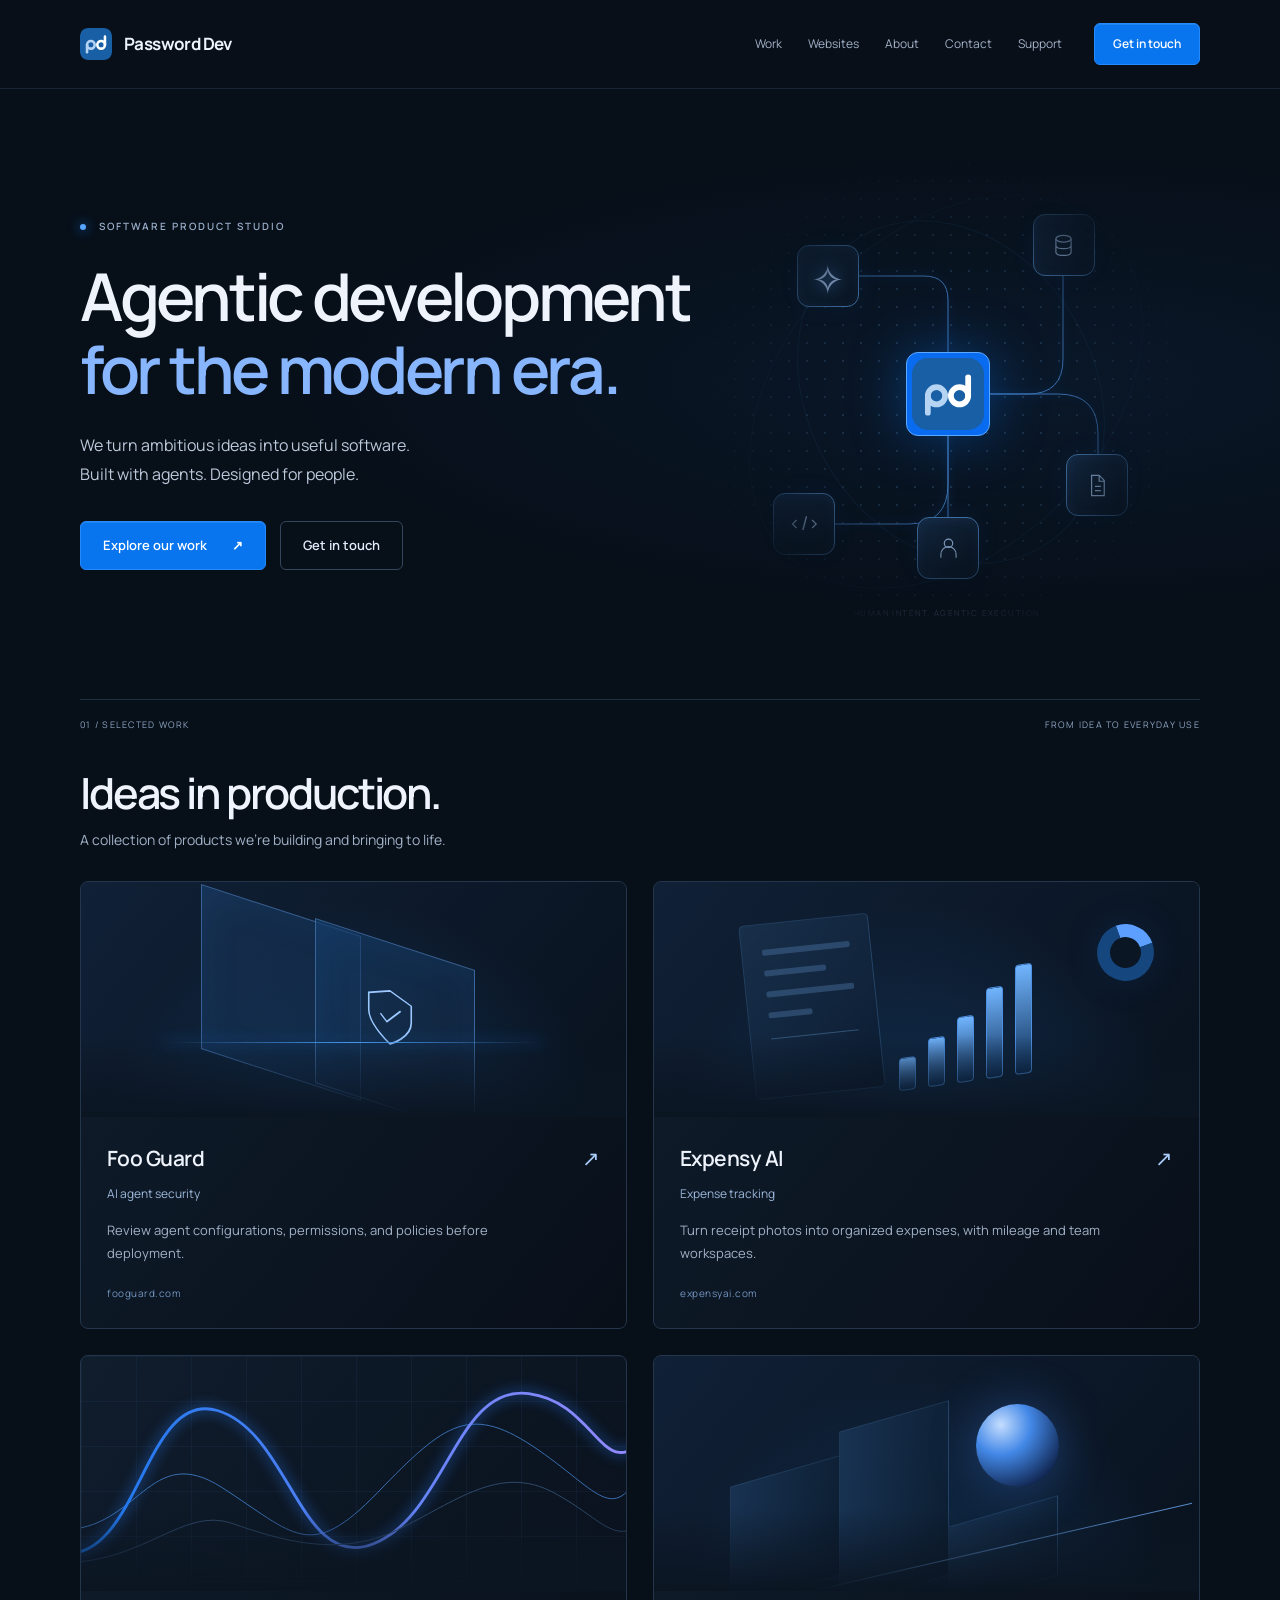
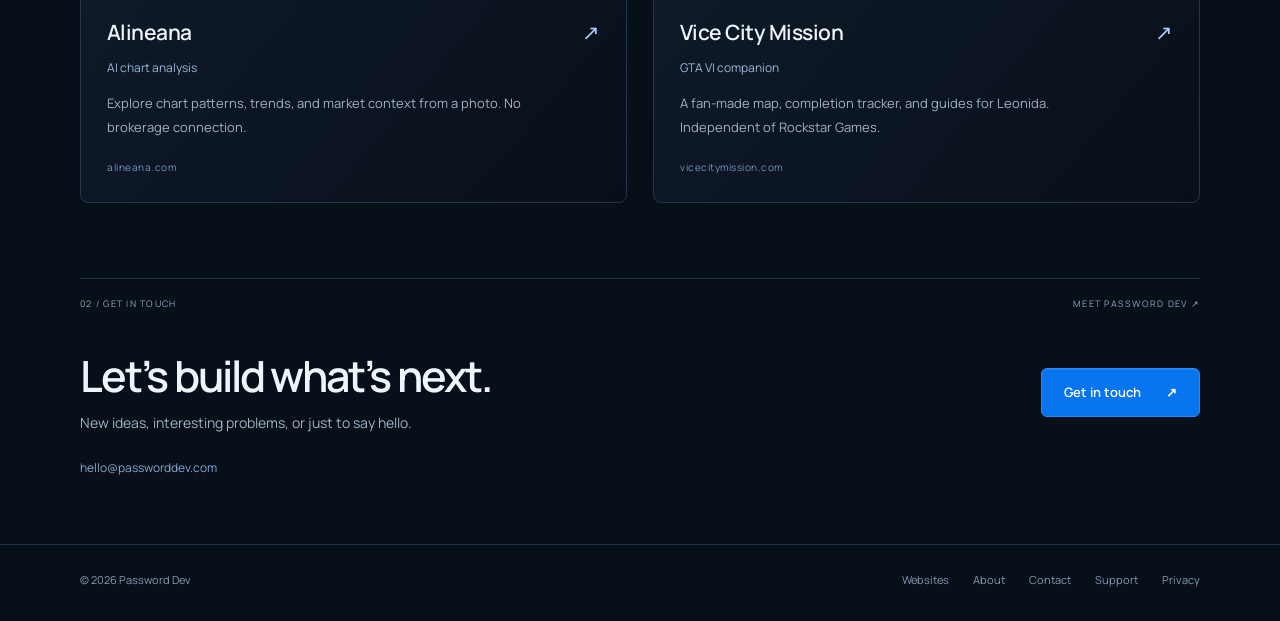
==== commit 8647a356: "Add /websites page with Basic and Plus packages Upfront pricing (,000 Basic, ,500 Plus) with Stripe " ====
--- a/index.html
+++ b/index.html
@@ -89,6 +89,7 @@
         </a>
         <nav class="nav" aria-label="Primary">
           <a href="index.html#products">Work</a>
+          <a href="websites">Websites</a>
           <a href="about.html">About</a>
           <a href="contact.html">Contact</a>
           <a href="support.html">Support</a>
@@ -153,6 +154,7 @@
       <div class="wrap footer-inner">
         <p>© 2026 Password Dev</p>
         <nav class="footer-links" aria-label="Footer">
+          <a href="websites">Websites</a>
           <a href="about.html">About</a>
           <a href="contact.html">Contact</a>
           <a href="support.html">Support</a>
--- a/styles.css
+++ b/styles.css
@@ -867,3 +867,227 @@
     transition:none!important
   }
 }
+.referral-banner {
+  background:linear-gradient(90deg,#0b3a78,#0a2550);
+  border-bottom:1px solid #2a65ad
+}
+.referral-inner {
+  display:flex;
+  align-items:center;
+  gap:16px;
+  padding-block:14px
+}
+.referral-inner p {
+  margin:0;
+  font-size:14px;
+  color:#dce8fb
+}
+.referral-inner code {
+  font:600 13px ui-monospace,SFMono-Regular,Menlo,monospace;
+  background:#ffffff1f;
+  padding:2px 7px;
+  border-radius:4px;
+  color:white
+}
+.referral-badge {
+  flex:none;
+  font-size:11px;
+  font-weight:700;
+  letter-spacing:.08em;
+  text-transform:uppercase;
+  background:#56a5ff;
+  color:#06111f;
+  padding:5px 10px;
+  border-radius:999px
+}
+.sites-hero {
+  padding-bottom:72px;
+  background:radial-gradient(ellipse at 80% 30%,#102b4c50,transparent 55%)
+}
+.sites-hero h1 {
+  max-width:820px;
+  text-wrap:balance
+}
+.pricing-section,.steps-section,.sample-section {
+  padding:0 0 80px
+}
+.plans {
+  display:grid;
+  grid-template-columns:1fr 1fr;
+  gap:26px
+}
+.plan {
+  position:relative;
+  display:flex;
+  flex-direction:column;
+  gap:18px;
+  border:1px solid #25364c;
+  border-radius:8px;
+  padding:30px;
+  background:linear-gradient(130deg,#101d2d,#080f19)
+}
+.plan-featured {
+  border-color:#2f7de0;
+  box-shadow:0 0 45px #0875ee26
+}
+.plan-tag {
+  position:absolute;
+  top:-12px;
+  left:30px;
+  font-size:10px;
+  font-weight:700;
+  letter-spacing:.14em;
+  text-transform:uppercase;
+  background:#0875ee;
+  color:white;
+  padding:4px 10px;
+  border-radius:999px
+}
+.plan h3 {
+  font-size:26px
+}
+.plan-for {
+  margin:8px 0 0;
+  color:var(--muted);
+  font-size:14px
+}
+.price {
+  display:flex;
+  align-items:baseline;
+  flex-wrap:wrap;
+  gap:10px;
+  margin:0
+}
+.price-now {
+  font-size:44px;
+  font-weight:700;
+  letter-spacing:-.04em;
+  line-height:1
+}
+.price-was {
+  font-size:20px;
+  color:#7f93ad
+}
+.price-note {
+  color:var(--muted);
+  font-size:13px
+}
+.plan-math {
+  margin:-8px 0 0;
+  color:#9cb7da;
+  font-size:12px
+}
+.plan-list {
+  list-style:none;
+  margin:0;
+  padding:0;
+  display:grid;
+  gap:10px;
+  flex:1
+}
+.plan-list li {
+  position:relative;
+  padding-left:26px;
+  font-size:14px;
+  color:#cdd8e8
+}
+.plan-list li:before {
+  content:"✓";
+  position:absolute;
+  left:0;
+  color:#56a5ff;
+  font-weight:700
+}
+.plan-button {
+  align-self:stretch
+}
+.fine-print {
+  margin:22px 0 0;
+  color:var(--muted);
+  font-size:12px;
+  max-width:640px
+}
+.how-steps {
+  list-style:none;
+  counter-reset:step;
+  margin:36px 0 0;
+  padding:0;
+  display:grid;
+  grid-template-columns:repeat(4,1fr);
+  gap:26px
+}
+.how-steps li {
+  counter-increment:step;
+  border-top:1px solid #2f4a6a;
+  padding-top:18px
+}
+.how-steps li:before {
+  content:"0" counter(step);
+  display:block;
+  color:#56a5ff;
+  font-size:12px;
+  font-weight:700;
+  letter-spacing:.1em;
+  margin-bottom:10px
+}
+.how-steps h3 {
+  font-size:18px
+}
+.how-steps p {
+  margin:8px 0 0;
+  color:var(--muted);
+  font-size:13px
+}
+.sample-layout {
+  display:flex;
+  justify-content:space-between;
+  align-items:center;
+  gap:32px;
+  margin-top:36px
+}
+.sample-layout p {
+  margin:12px 0 0;
+  color:var(--muted);
+  font-size:14px;
+  max-width:560px
+}
+#pricing {
+  scroll-margin-top:25px
+}
+@media(max-width:900px) {
+  .how-steps {
+    grid-template-columns:1fr 1fr
+  }
+}
+@media(max-width:640px) {
+  .plans {
+    grid-template-columns:1fr;
+    gap:30px
+  }
+  .plan {
+    padding:26px 22px
+  }
+  .price-now {
+    font-size:38px
+  }
+  .how-steps {
+    grid-template-columns:1fr;
+    gap:20px
+  }
+  .sample-layout {
+    flex-direction:column;
+    align-items:flex-start;
+    gap:22px
+  }
+  .referral-inner {
+    align-items:flex-start;
+    flex-direction:column;
+    gap:8px
+  }
+  .nav a[href="about.html"] {
+    display:none
+  }
+  .pricing-section,.steps-section,.sample-section {
+    padding-bottom:56px
+  }
+}
